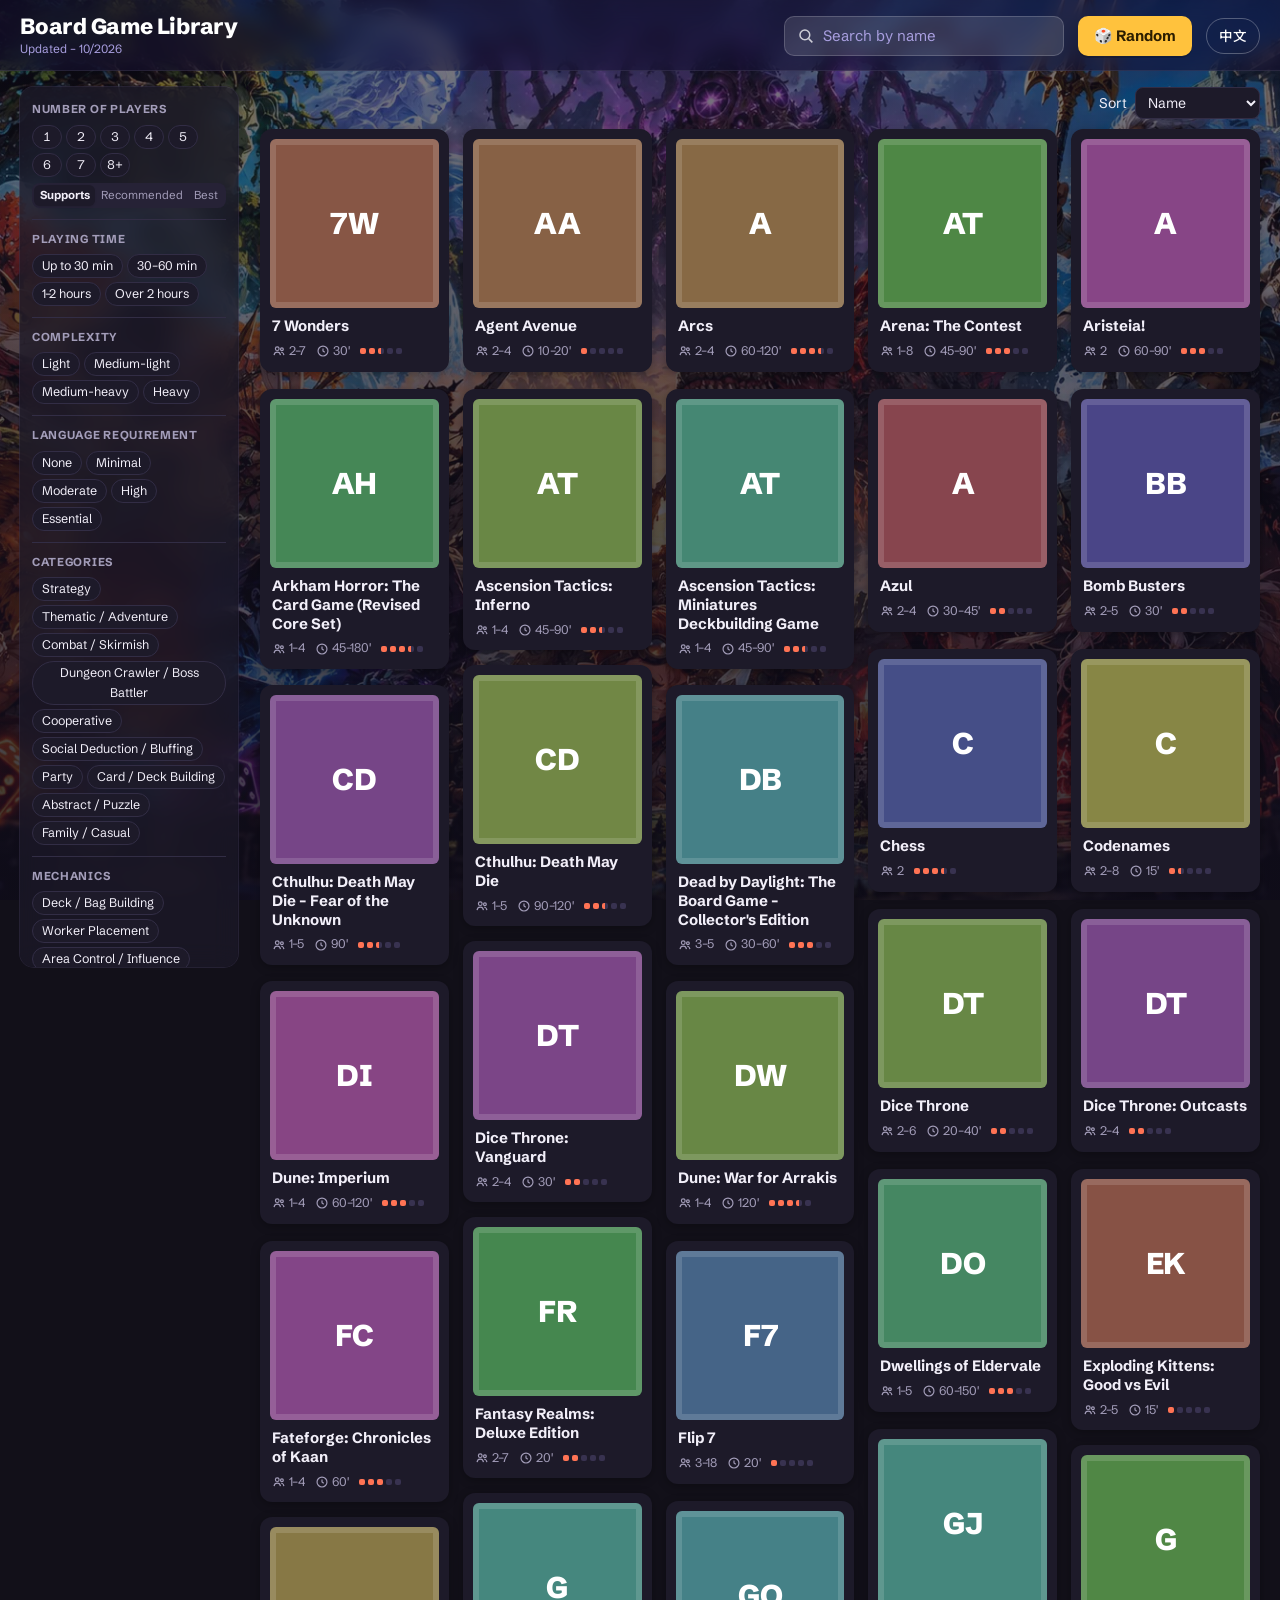
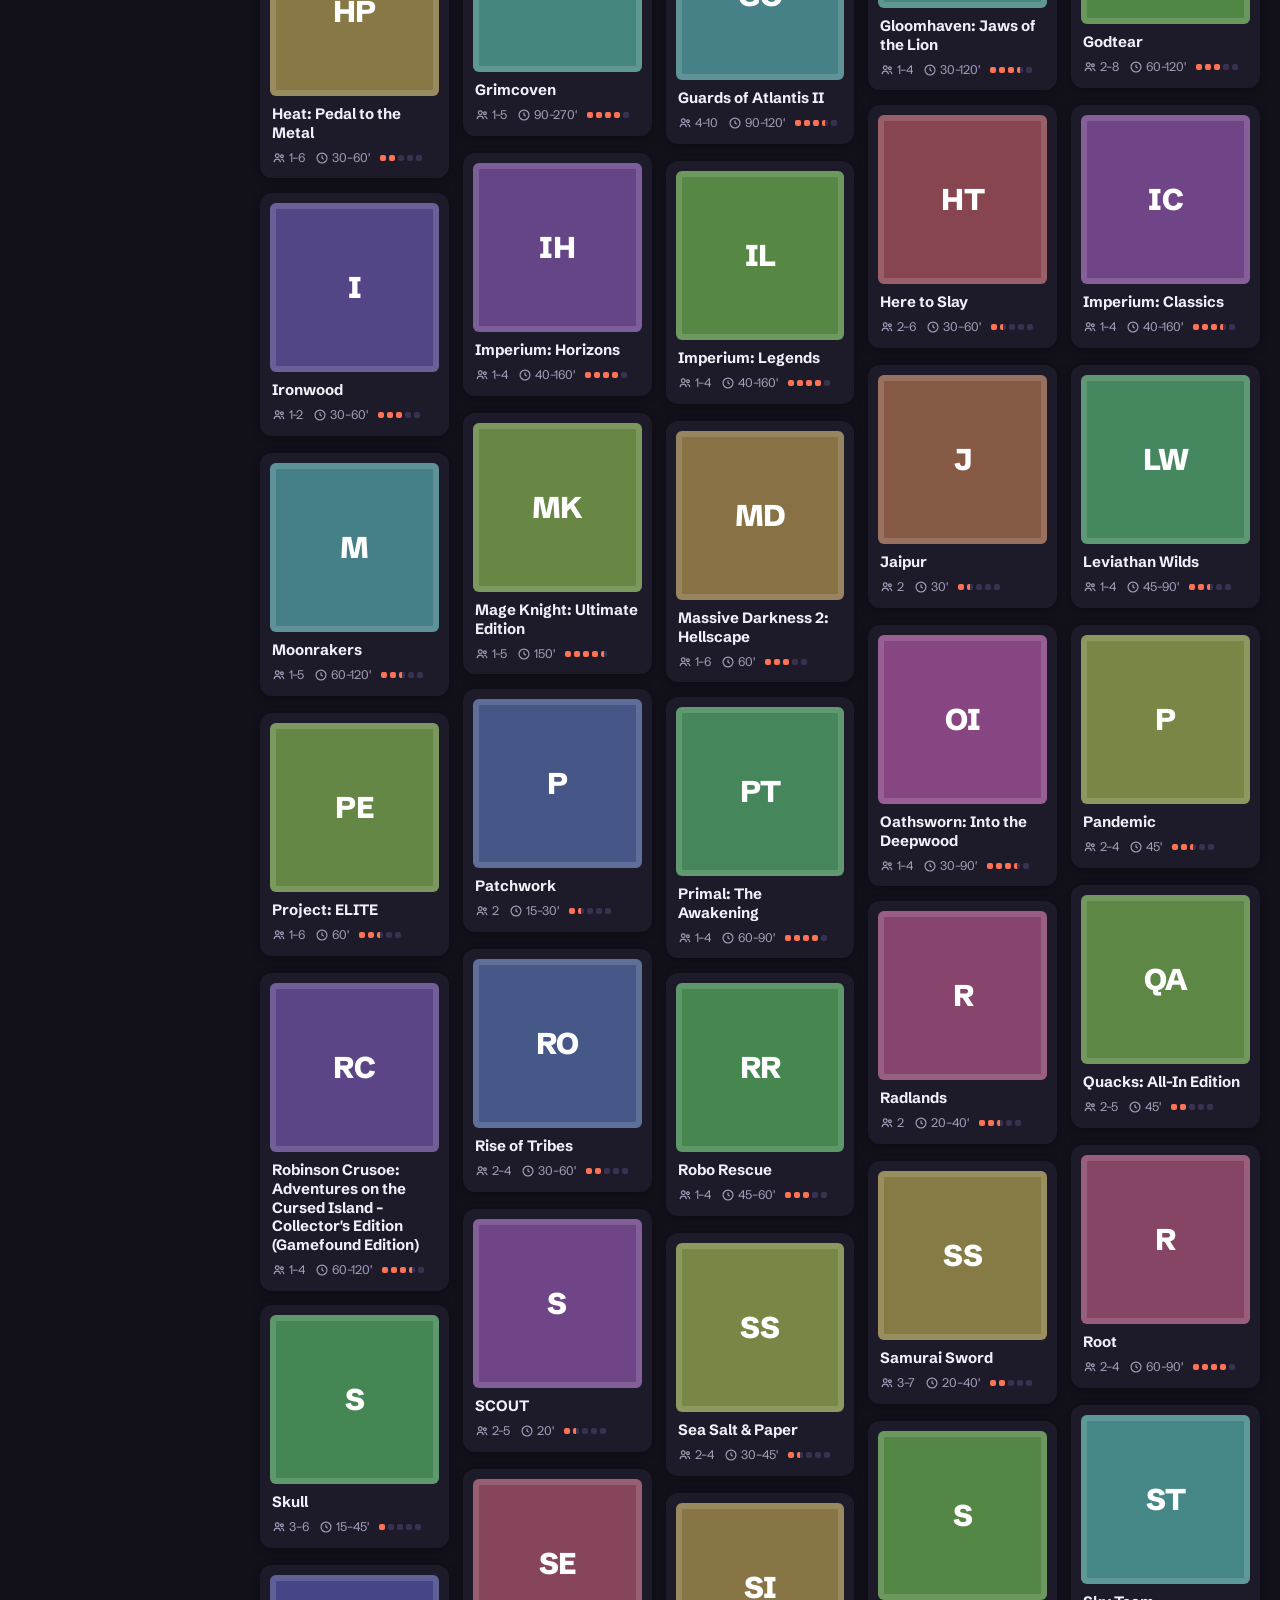
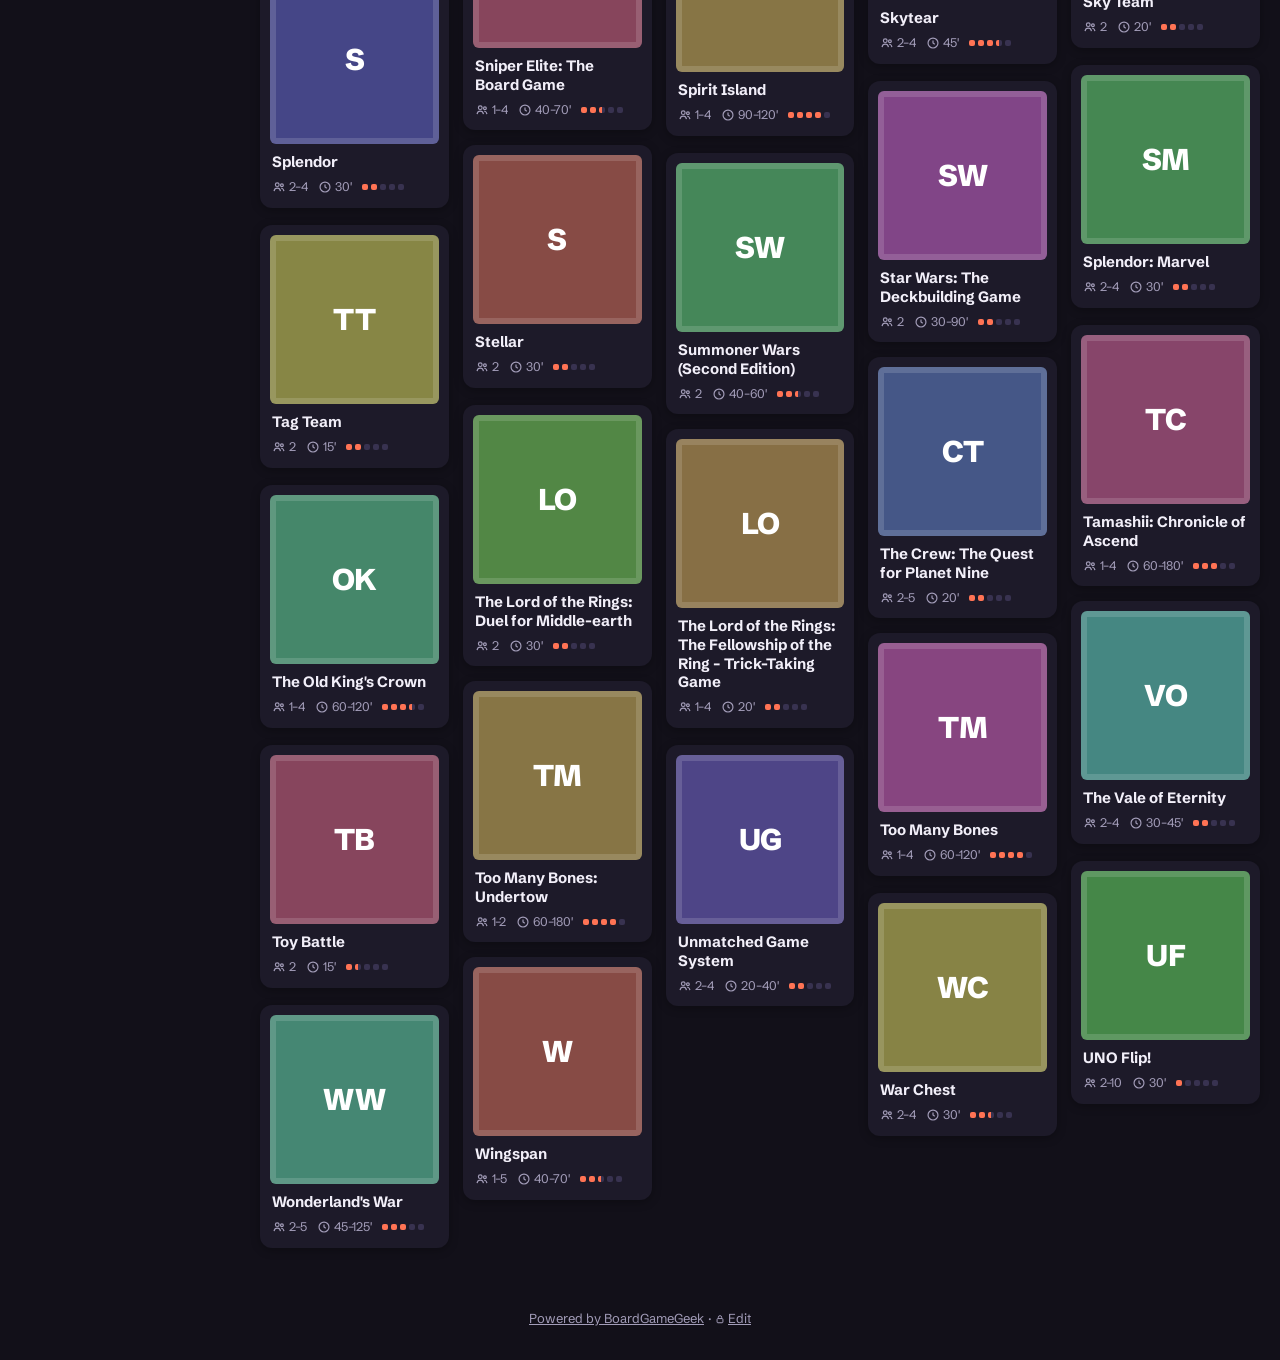
==== index.html @ ed540cb3 "Add files via upload" ====
<!doctype html>
<html lang="en">
<head>
<meta charset="utf-8">
<meta name="viewport" content="width=device-width, initial-scale=1, viewport-fit=cover">
<title>Board Game Library</title>
<link rel="icon" href="data:image/svg+xml,%3Csvg xmlns='http://www.w3.org/2000/svg' viewBox='0 0 64 64'%3E%3Crect width='64' height='64' rx='14' fill='%232a2257'/%3E%3Cpath d='M40 13v24a12 12 0 0 1-24 0' fill='none' stroke='%23ffc23d' stroke-width='9' stroke-linecap='round'/%3E%3C/svg%3E">
<link rel="preconnect" href="https://fonts.googleapis.com">
<link rel="preconnect" href="https://fonts.gstatic.com" crossorigin>
<link href="https://fonts.googleapis.com/css2?family=Schibsted+Grotesk:wght@400;500;700;800&family=Noto+Sans+TC:wght@400;500;700&display=swap" rel="stylesheet">
<link rel="stylesheet" href="style.css?v=10">
</head>
<body>

<header class="top">
  <div class="top-inner">
    <div class="top-row">
      <div class="brand">
        <h1 id="title">Board Game Library</h1>
        <p class="sync-note" id="syncNote"></p>
      </div>
      <label class="search">
        <svg viewBox="0 0 24 24" aria-hidden="true"><circle cx="10.5" cy="10.5" r="6.5"/><path d="m15.5 15.5 5 5"/></svg>
        <input id="q" type="search" autocomplete="off" data-i18n-ph="searchPh" placeholder="Search by name">
      </label>
      <button class="pick" id="pickBtn" type="button"><span aria-hidden="true">🎲</span> <span data-i18n="pick">Random</span></button>
      <div class="header-tools">
        <button class="icon-btn" id="langBtn" type="button" aria-label="Switch language">中文</button>
      </div>
    </div>
    <div class="profile-row" id="profileRow" role="group" aria-label="Friends"></div>
  </div>
</header>

<div class="layout">
  <aside class="filters" id="filters" aria-label="Filters">
    <div class="sheet-head">
      <strong data-i18n="filters">Filters</strong>
      <button class="ghost dark" id="closeFilters" type="button" data-i18n="done">Done</button>
    </div>
    <div id="filterBody"></div>
  </aside>

  <main>
    <div class="toolbar">
      <span></span>
      <div class="toolbar-right">
        <button class="filters-toggle" id="openFilters" type="button"><span data-i18n="filters">Filters</span> <span id="filterBadge"></span></button>
        <label class="sort"><span data-i18n="sortBy">Sort</span>
          <select id="sort"></select>
        </label>
      </div>
    </div>
    <div id="activeChips" class="active-chips"></div>
    <div id="grid" class="grid"></div>
    <div id="empty" class="empty" hidden></div>
  </main>
</div>

<footer>
  <a href="https://boardgamegeek.com" target="_blank" rel="noopener" class="bgg-credit">Powered by BoardGameGeek</a>
  <span class="bgg-credit" aria-hidden="true"> · </span>
  <button class="footer-edit" id="editBtn" type="button"></button>
</footer>

<dialog id="gameDialog" class="dialog"><div id="gameBody"></div></dialog>
<dialog id="profileDialog" class="dialog narrow"><div id="profileBody"></div></dialog>
<dialog id="editDialog" class="dialog narrow"><div id="editBody"></div></dialog>

<script src="app.js?v=10"></script>
</body>
</html>
---- style.css ----
/* ---------- theme: "game night" ---------- */
:root {
  --head: #2a2257;           /* indigo header */
  --head-2: #3d2f7a;
  --head-ink: #ffffff;
  --head-soft: #c3bbef;
  --page: #dfeafa;
  --tile: #ffffff;
  --tile-sunk: #eaf1fb;
  --ink: #1f1b2e;
  --ink-soft: #6c6680;
  --line: #c9d8ee;
  --accent: #ff5d3a;         /* coral: active filters, pips */
  --accent-ink: #ffffff;
  --mark: #ffc23d;           /* meeple yellow: pick button */
  --pip: var(--accent);
  --pip-off: #d3e0f2;
  --focus: #6a4cff;
  --shadow: 0 1px 2px rgba(31, 27, 46, .06), 0 4px 14px rgba(31, 27, 46, .07);
  --shadow-hover: 0 4px 10px rgba(31, 27, 46, .10), 0 14px 30px rgba(31, 27, 46, .14);
  /* names kept for the picture helper page */
  --felt: var(--head); --felt-ink: var(--head-ink); --felt-soft: var(--head-soft);
  --radius: 12px;
  --font: "Schibsted Grotesk", "Noto Sans TC", system-ui, -apple-system, "Segoe UI", sans-serif;
  color-scheme: dark;
  box-sizing: border-box;
  padding-top: env(safe-area-inset-top, 0px);
  padding-bottom: env(safe-area-inset-bottom, 0px);
}
@media all {
  :root:not([data-theme="light"]) {
    --head: #1e1840; --head-2: #2c2160; --head-soft: #a99fe0;
    --page: #121019; --tile: #1d1a29; --tile-sunk: #262236; --ink: #f2eff9; --ink-soft: #a39db9;
    --line: #322d45; --accent: #ff7354; --pip-off: #383250; --focus: #9d86ff;
    --shadow: 0 1px 2px rgba(0,0,0,.4); --shadow-hover: 0 10px 28px rgba(0,0,0,.55);
  }
}
:root[data-theme="dark"] {
  --head: #1e1840; --head-2: #2c2160; --head-soft: #a99fe0;
  --page: #121019; --tile: #1d1a29; --tile-sunk: #262236; --ink: #f2eff9; --ink-soft: #a39db9;
  --line: #322d45; --accent: #ff7354; --pip-off: #383250; --focus: #9d86ff;
  --shadow: 0 1px 2px rgba(0,0,0,.4); --shadow-hover: 0 10px 28px rgba(0,0,0,.55);
}

*, *::before, *::after { box-sizing: inherit; }
html { scroll-padding-top: env(safe-area-inset-top, 0px); }
body { margin: 0; background: var(--page); color: var(--ink); font: 15px/1.5 var(--font); -webkit-font-smoothing: antialiased; }
button, input, select { font: inherit; color: inherit; }
button { cursor: pointer; }
:focus-visible { outline: 3px solid var(--focus); outline-offset: 2px; }
img { max-width: 100%; }
[hidden] { display: none !important; }
body:not(.editing) .edit-only { display: none !important; }

/* ---------- header ---------- */
.top, .felt {
  background:
    radial-gradient(90% 160% at 100% 0%, rgba(255, 93, 58, .22), transparent 55%),
    radial-gradient(70% 120% at 0% 100%, rgba(255, 194, 61, .10), transparent 60%),
    linear-gradient(120deg, var(--head), var(--head-2));
  color: var(--head-ink);
}
.top-inner, .felt-inner { max-width: 1480px; margin: 0 auto; padding: 14px 20px 12px; }
.top-row { display: flex; align-items: center; gap: 14px; }
.brand { min-width: 0; flex: 0 1 auto; }
h1 { margin: 0; font-size: 22px; line-height: 1.15; font-weight: 800; letter-spacing: -.01em; white-space: nowrap; overflow: hidden; text-overflow: ellipsis; }
.felt h1 { font-size: 26px; }
.title-row { display: flex; align-items: center; justify-content: space-between; gap: 12px; }
.sync-note { margin: 1px 0 0; color: var(--head-soft); font-size: 12px; white-space: nowrap; overflow: hidden; text-overflow: ellipsis; }
.sync-note a { color: inherit; }
.search {
  flex: 0 1 280px; margin-left: auto; min-width: 160px; display: flex; align-items: center; gap: 8px;
  background: rgba(255,255,255,.12); border: 1.5px solid rgba(255,255,255,.18);
  border-radius: 10px; padding: 0 12px; min-height: 40px; color: var(--head-ink);
}
.search svg { width: 18px; height: 18px; fill: none; stroke: currentColor; stroke-width: 2; flex: none; opacity: .75; }
.search input { border: 0; outline: 0; background: transparent; width: 100%; font-size: 15px; padding: 8px 0; color: inherit; }
.search input::placeholder { color: var(--head-soft); }
.search:focus-within { background: var(--tile); color: var(--ink); border-color: var(--mark); }
.search:focus-within input::placeholder { color: var(--ink-soft); }
.pick {
  border: 0; border-radius: 10px; background: var(--mark); color: #2b1d00; font-weight: 700;
  padding: 0 16px; min-height: 40px; white-space: nowrap; box-shadow: 0 2px 0 rgba(0,0,0,.18);
}
.pick:hover { filter: brightness(1.06); }
.pick:active { transform: translateY(1px); box-shadow: none; }
.header-tools { display: flex; gap: 6px; }
.icon-btn, .ghost {
  background: transparent; border: 1.5px solid rgba(255,255,255,.28); color: var(--head-ink);
  border-radius: 999px; padding: 0 12px; height: 36px; font-weight: 500; font-size: 13.5px; white-space: nowrap;
  display: inline-flex; align-items: center; gap: 6px;
}
.icon-btn:hover, .ghost:hover { border-color: var(--head-ink); }
.icon-btn svg { width: 16px; height: 16px; fill: none; stroke: currentColor; stroke-width: 2; }
.icon-btn.on { background: var(--mark); color: #2b1d00; border-color: var(--mark); }
.ghost.dark { color: var(--ink); border-color: var(--line); }

/* friend tokens */
.profile-row { display: flex; gap: 6px; margin-top: 10px; align-items: center; overflow-x: auto; scrollbar-width: none; }
.profile-row::-webkit-scrollbar { display: none; }
.profile-row:empty { display: none; }
.token {
  flex: none; display: inline-flex; align-items: center; gap: 6px;
  padding: 3px 12px 3px 6px; border-radius: 999px; font-size: 14px;
  border: 1.5px solid rgba(255,255,255,.2); background: rgba(0,0,0,.14); color: var(--head-ink); font-weight: 500;
}
.token svg { width: 20px; height: 20px; flex: none; }
.token:hover { border-color: rgba(255,255,255,.55); }
.token[aria-pressed="true"] { background: var(--head-ink); color: var(--head); border-color: var(--head-ink); }
.token.add { padding: 3px 12px; border-style: dashed; background: transparent; }
.profile-mode { flex: none; display: inline-flex; gap: 2px; margin-left: 6px; background: rgba(0,0,0,.18); border-radius: 999px; padding: 2px; }
.profile-mode button { border: 0; background: transparent; color: var(--head-soft); padding: 2px 11px; border-radius: 999px; font-size: 13.5px; }
.profile-mode button[aria-pressed="true"] { color: #2b1d00; background: var(--mark); font-weight: 700; }

/* ---------- layout ---------- */
.layout { max-width: 1480px; margin: 0 auto; padding: 16px 20px 36px; display: grid; grid-template-columns: 200px 1fr; gap: 22px; align-items: start; }
main { min-width: 0; }
.filters { position: sticky; top: calc(10px + env(safe-area-inset-top, 0px)); max-height: calc(100vh - 20px); overflow: auto; padding-right: 2px; scrollbar-width: thin; }
.sheet-head { display: none; }
.fgroup { padding: 0 0 11px; border-bottom: 1px solid var(--line); margin-bottom: 11px; }
.fgroup:last-child { border-bottom: 0; }
.fgroup h3 { font-size: 11.5px; margin: 0 0 6px; font-weight: 700; text-transform: uppercase; letter-spacing: .06em; color: var(--ink-soft); }
.chips { display: flex; flex-wrap: wrap; gap: 4px; }
.chip {
  border: 1.5px solid var(--line); background: var(--tile); border-radius: 999px;
  padding: 1px 9px; font-size: 12.5px; line-height: 1.6;
}
.chip:hover { border-color: var(--accent); }
.chip[aria-pressed="true"] { background: var(--accent); border-color: var(--accent); color: var(--accent-ink); }
.chip .n { color: var(--ink-soft); font-size: 11px; margin-left: 3px; }
.chip[aria-pressed="true"] .n { color: rgba(255,255,255,.8); }
.chip.num { min-width: 30px; text-align: center; padding: 1px 0; font-variant-numeric: tabular-nums; }
.seg { display: flex; background: var(--tile-sunk); border-radius: 8px; padding: 2px; margin-top: 6px; }
.seg button { flex: 1 1 auto; border: 0; background: transparent; border-radius: 6px; padding: 2px 3px; font-size: 11.5px; color: var(--ink-soft); white-space: nowrap; }
.seg button[aria-pressed="true"] { background: var(--tile); color: var(--ink); font-weight: 700; box-shadow: 0 1px 2px rgba(0,0,0,.12); }
.linkish { border: 0; background: none; padding: 0; color: var(--ink-soft); text-decoration: underline; font-size: 12.5px; margin-top: 6px; }
.switch { display: flex; align-items: center; gap: 8px; font-size: 13.5px; }
.switch input { width: 16px; height: 16px; accent-color: var(--accent); }
.edit-tools { display: flex; flex-direction: column; gap: 9px; }
.side-link { color: var(--ink); font-size: 13.5px; text-decoration: none; }
.side-link:hover { text-decoration: underline; }

.toolbar { display: flex; align-items: center; justify-content: space-between; gap: 12px; margin-bottom: 10px; }
.toolbar p { margin: 0; color: var(--ink-soft); }
.toolbar p b { color: var(--ink); }
.toolbar-right { display: flex; gap: 8px; align-items: center; }
.sort { display: flex; align-items: center; gap: 8px; font-size: 14px; color: var(--ink-soft); }
.sort select, .filters-toggle { border: 1.5px solid var(--line); background: var(--tile); border-radius: 8px; padding: 5px 8px; color: var(--ink); }
.filters-toggle { display: none; padding: 5px 12px; }
#filterBadge:not(:empty) { background: var(--accent); color: #fff; border-radius: 999px; padding: 0 7px; font-size: 12px; margin-left: 4px; }
.active-chips { display: flex; flex-wrap: wrap; gap: 6px; margin-bottom: 12px; align-items: center; }
.active-chips:empty { display: none; }
.active-chips .chip { font-size: 13px; padding: 2px 10px; }
.active-chips .chip::after { content: " ×"; }

/* ---------- cards: masonry, each card sized to its picture and title ---------- */
.grid { display: grid; grid-template-columns: repeat(auto-fill, minmax(172px, 1fr)); grid-auto-rows: 4px; column-gap: 14px; align-items: start; }
.card {
  display: block; width: 100%; text-align: left; border: 0; padding: 0; margin-bottom: 14px;
  background: var(--tile); border-radius: var(--radius); overflow: hidden; box-shadow: var(--shadow);
  position: relative; transition: transform .15s ease, box-shadow .15s ease;
}
.card:hover { transform: translateY(-3px); box-shadow: var(--shadow-hover); }
.cover { padding: 10px 10px 0; }
.cover img { display: block; width: 100%; height: auto; border-radius: 6px; background: var(--tile-sunk); }
.ph {
  width: 100%; aspect-ratio: 1; border-radius: 6px; display: grid; place-items: center; text-align: center;
  color: #fff; font-weight: 800; font-size: 30px; letter-spacing: -.02em;
  box-shadow: inset 0 0 0 6px rgba(255,255,255,.14);
}
.card .meta { padding: 9px 12px 11px; }
.card h2 { font-size: 15px; line-height: 1.25; margin: 0; font-weight: 700; }
.card .sub { font-size: 12.5px; color: var(--ink-soft); margin-top: 1px; }
.facts { display: flex; flex-wrap: wrap; gap: 3px 10px; font-size: 12.5px; color: var(--ink-soft); margin-top: 6px; align-items: center; }
.facts span { display: inline-flex; align-items: center; gap: 3px; white-space: nowrap; }
.facts svg { width: 14px; height: 14px; fill: none; stroke: currentColor; stroke-width: 2; }
.facts .hl { background: var(--accent); color: var(--accent-ink); font-weight: 700; padding: 0 8px 0 7px; border-radius: 999px; line-height: 1.6; }
.facts .hl svg { stroke: currentColor; }
.pips { display: inline-flex; gap: 2px; }
.pips i { width: 6px; height: 6px; border-radius: 2px; background: var(--pip-off); display: block; }
.pips i.on { background: var(--pip); }
.pips i.half { background: linear-gradient(90deg, var(--pip) 50%, var(--pip-off) 50%); }
.tag-exp { position: absolute; top: 16px; left: 16px; background: var(--ink); color: var(--tile); font-size: 11px; font-weight: 700; padding: 1px 8px; border-radius: 999px; }
.played-badges { position: absolute; top: 14px; right: 14px; display: flex; }
.played-badges svg { width: 22px; height: 22px; filter: drop-shadow(0 1px 1px rgba(0,0,0,.4)); margin-left: -6px; }

.empty { text-align: center; padding: 60px 20px; color: var(--ink-soft); }
.empty h2 { color: var(--ink); margin: 0 0 6px; font-size: 20px; }
.empty button { margin-top: 12px; }
.btn { border: 0; border-radius: 9px; padding: 8px 16px; font-weight: 700; background: var(--accent); color: var(--accent-ink); }
.btn:hover { filter: brightness(1.05); }
.btn.light { background: var(--tile-sunk); color: var(--ink); }
.btn.warn { background: transparent; color: #d93025; padding: 8px 6px; font-weight: 500; text-decoration: underline; }

footer { text-align: center; padding: 6px 0 30px; }
.bgg-credit { color: var(--ink-soft); font-size: 13px; }
.footer-edit {
  -webkit-appearance: none; appearance: none; border: 0; background: none; padding: 0; margin: 0;
  font: inherit; font-size: 13px; line-height: inherit; color: var(--ink-soft); text-decoration: underline;
  display: inline-flex; align-items: baseline; gap: 3px; vertical-align: baseline;
}
.footer-edit:hover { color: var(--ink); }
.footer-edit svg { width: 10px; height: 10px; fill: none; stroke: currentColor; stroke-width: 2.4; align-self: center; }

/* ---------- dialogs ---------- */
.dialog { border: 0; padding: 0; border-radius: 16px; width: min(880px, calc(100vw - 24px)); max-height: calc(100vh - 32px); background: var(--tile); color: var(--ink); box-shadow: 0 24px 60px rgba(0,0,0,.4); }
.dialog.narrow { width: min(560px, calc(100vw - 24px)); }
.dialog::backdrop { background: rgba(18, 12, 40, .6); backdrop-filter: blur(2px); }
.dialog[open] { animation: rise .18s ease-out; }
@keyframes rise { from { transform: translateY(10px); opacity: 0; } }
.d-close { position: absolute; top: 10px; right: 10px; width: 36px; height: 36px; border-radius: 50%; border: 0; background: var(--tile-sunk); font-size: 20px; line-height: 1; z-index: 2; }
.d-game { display: grid; grid-template-columns: 300px 1fr; }
.d-game .cover { padding: 24px; background: var(--tile-sunk); }
.d-game .cover img { max-height: 440px; width: 100%; object-fit: contain; background: transparent; box-shadow: 0 8px 20px rgba(0,0,0,.2); }
.d-main { padding: 24px 26px 26px; min-width: 0; }
.d-main h2 { margin: 0 40px 0 0; font-size: 26px; line-height: 1.15; font-weight: 800; letter-spacing: -.01em; }
.d-main .sub { color: var(--ink-soft); margin: 4px 0 0; }
.stats { display: grid; grid-template-columns: repeat(auto-fill, minmax(118px, 1fr)); gap: 8px; margin: 16px 0; }
.stat { background: var(--tile-sunk); border-radius: 9px; padding: 8px 11px; }
.stat b { display: block; font-size: 16px; }
.stat small { color: var(--ink-soft); font-size: 12.5px; }
.d-main h3 { font-size: 14px; margin: 18px 0 8px; }
.desc { white-space: pre-line; max-width: 68ch; font-size: 14.5px; line-height: 1.6; }
.desc.clamp { display: -webkit-box; -webkit-line-clamp: 6; -webkit-box-orient: vertical; overflow: hidden; }
.played-list { display: flex; flex-direction: column; gap: 6px; }
.played-item { display: flex; align-items: center; gap: 10px; padding: 6px 10px; border-radius: 9px; background: var(--tile-sunk); }
.played-item svg { width: 22px; height: 22px; flex: none; }
.played-item .who { font-weight: 700; }
.played-item .when { color: var(--ink-soft); font-size: 13px; flex: 1; }
.played-item label { display: flex; align-items: center; gap: 6px; font-size: 13.5px; }
.played-item input { width: 18px; height: 18px; accent-color: var(--accent); }
.played-chips { display: flex; flex-wrap: wrap; gap: 6px; }
.played-chips span { display: inline-flex; align-items: center; gap: 5px; background: var(--tile-sunk); border-radius: 999px; padding: 2px 10px 2px 4px; font-size: 13.5px; font-weight: 500; }
.played-chips svg { width: 20px; height: 20px; }
.d-actions { display: flex; flex-wrap: wrap; gap: 14px; margin-top: 22px; align-items: center; }
.d-actions a { color: var(--ink); }
.minis { display: flex; flex-wrap: wrap; gap: 8px; }
.mini { display: flex; gap: 8px; align-items: center; border: 1.5px solid var(--line); border-radius: 9px; padding: 4px 10px 4px 4px; background: var(--tile); font-size: 13.5px; text-align: left; }
.mini img, .mini .ph { width: 34px; height: 34px; object-fit: contain; font-size: 13px; box-shadow: none; border-radius: 5px; }

.p-body { padding: 24px; }
.p-body h2 { margin: 0 0 4px; font-size: 22px; }
.p-body > p { color: var(--ink-soft); margin: 0 0 16px; font-size: 14px; }
.p-row { border: 1.5px solid var(--line); border-radius: 11px; padding: 12px; margin-bottom: 10px; display: grid; gap: 8px; }
.p-row .line { display: flex; gap: 8px; align-items: center; }
.p-row .line > svg { width: 28px; height: 28px; flex: none; }
.p-row label { display: block; }
.p-row label input[type=text] { width: 100%; }
.p-row input[type=text], .p-body input[type=password] { flex: 1; border: 1.5px solid var(--line); background: var(--tile); border-radius: 8px; padding: 7px 10px; min-width: 0; }
.p-body input[type=password] { width: 100%; font-size: 16px; }
.p-body .field { display: block; margin-bottom: 12px; }
.p-body .field small { display: block; color: var(--ink-soft); font-size: 13px; margin-bottom: 4px; }
.p-body .err { color: #d93025; font-size: 13.5px; margin: 0 0 10px; }
.p-row label small { color: var(--ink-soft); display: block; font-size: 12.5px; margin-bottom: 3px; }
.colors { display: flex; gap: 4px; flex-wrap: wrap; }
.colors button { width: 26px; height: 26px; border-radius: 50%; border: 2px solid transparent; padding: 0; display: grid; place-items: center; background: transparent; }
.colors button[aria-pressed="true"] { border-color: var(--ink); }
.colors svg { width: 20px; height: 20px; }
.suggest { display: flex; flex-wrap: wrap; gap: 4px; align-items: center; }
.p-foot { display: flex; flex-wrap: wrap; gap: 8px; margin-top: 16px; padding-top: 14px; border-top: 1px solid var(--line); align-items: center; }
.notice { background: color-mix(in srgb, var(--mark) 25%, var(--tile)); border-radius: 9px; padding: 9px 12px; font-size: 13.5px; margin-bottom: 14px; }

/* ---------- responsive ---------- */
@media (max-width: 900px) {
  .top-row { flex-wrap: wrap; gap: 10px; }
  .brand { flex: 1 1 0; min-width: 0; order: 1; }
  .header-tools { order: 2; }
  .search { order: 3; flex: 1 1 100%; margin-left: 0; }
  .pick { order: 4; flex: 1; }
  .layout { grid-template-columns: 1fr; padding: 12px 12px 30px; }
  .top-inner, .felt-inner { padding: 12px 12px 10px; }
  .filters {
    position: fixed; inset: auto 0 0 0; top: auto; max-height: 80vh; z-index: 20;
    background: var(--tile); border-radius: 16px 16px 0 0; padding: 0 16px calc(16px + env(safe-area-inset-bottom, 0px));
    box-shadow: 0 -10px 40px rgba(0,0,0,.3); transform: translateY(105%); transition: transform .22s ease-out;
  }
  .filters.open { transform: none; }
  .sheet-head { display: flex; justify-content: space-between; align-items: center; position: sticky; top: 0; background: var(--tile); padding: 12px 0 8px; z-index: 1; }
  .filters-toggle { display: inline-block; }
  .grid { grid-template-columns: repeat(auto-fill, minmax(145px, 1fr)); column-gap: 10px; }
  .card { margin-bottom: 10px; }
  .card .meta { padding: 8px 10px 10px; }
  .cover { padding: 8px 8px 0; }
  .d-game { grid-template-columns: 1fr; }
  .d-game .cover { padding: 16px; }
  .d-game .cover img { max-height: 260px; }
  .d-main { padding: 18px; }
  .sort span { display: none; }
}
@media (prefers-reduced-motion: reduce) {
  *, *::before, *::after { animation: none !important; transition: none !important; }
}

/* ---------- artwork ---------- */
:root { --veil-top: rgba(214, 228, 248, .68); --veil-bottom: rgba(223, 234, 250, .90); }
@media all { :root:not([data-theme="light"]) { --veil-top: rgba(18, 15, 30, .55); --veil-bottom: rgba(18, 15, 30, .82); } }
:root[data-theme="dark"] { --veil-top: rgba(18, 15, 30, .55); --veil-bottom: rgba(18, 15, 30, .82); }

/* Desktop: the art sits behind the whole page and stays still while the games scroll */
@media (min-width: 901px) {
  body { background: var(--page); }
  body::before {
    content: ""; position: fixed; inset: 0; z-index: -1; pointer-events: none;
    background: linear-gradient(180deg, var(--veil-top), var(--veil-bottom)), url(header.webp) center 45% / cover;
  }
  .top {
    background: rgba(20, 15, 48, .55);
    -webkit-backdrop-filter: blur(10px) saturate(1.2); backdrop-filter: blur(10px) saturate(1.2);
    border-bottom: 1px solid rgba(255, 255, 255, .08);
  }
  .layout { grid-template-columns: 218px 1fr; }
  .filters {
    background: color-mix(in srgb, var(--tile) 72%, transparent);
    -webkit-backdrop-filter: blur(12px); backdrop-filter: blur(12px);
    border-radius: 14px; padding: 14px 12px 4px;
    box-shadow: 0 0 0 1px color-mix(in srgb, var(--line) 60%, transparent);
  }
  .toolbar .sort { color: var(--ink); }
  .card { box-shadow: 0 2px 10px rgba(0, 0, 0, .3); }
  .card:hover { box-shadow: 0 10px 28px rgba(0, 0, 0, .45); }
}

/* Phone: the art is a banner behind the header */
@media (max-width: 900px) {
  .top {
    background:
      linear-gradient(180deg, rgba(14, 10, 34, .75) 0%, rgba(14, 10, 34, .25) 45%, rgba(14, 10, 34, .9) 100%),
      url(header-800.webp) center 40% / cover;
  }
  .top-inner { min-height: 230px; display: flex; flex-direction: column; justify-content: space-between; }
  .top h1 { font-size: 24px; text-shadow: 0 2px 12px rgba(0, 0, 0, .7); }
  .top .sync-note { color: #e6e0ff; text-shadow: 0 1px 6px rgba(0, 0, 0, .8); }
  .top .search { background: rgba(12, 9, 30, .55); -webkit-backdrop-filter: blur(6px); backdrop-filter: blur(6px); border-color: rgba(255, 255, 255, .25); }
  .top .icon-btn, .top .token { background: rgba(12, 9, 30, .5); -webkit-backdrop-filter: blur(6px); backdrop-filter: blur(6px); }
  .top .token[aria-pressed="true"] { background: var(--head-ink); }
}

/* ---------- game window: box art flies in from its card ---------- */
#gameDialog { background: transparent; box-shadow: none; overflow: auto; }
#gameBody { position: relative; background: var(--tile); border-radius: 16px; overflow: hidden; box-shadow: 0 24px 60px rgba(0, 0, 0, .4); }
#gameDialog.flip[open] { animation: none; }
#gameDialog.flip::backdrop { animation: veil-in .3s ease-out; }
@keyframes veil-in { from { opacity: 0; } }
.flyer { position: fixed; margin: 0; z-index: 10; pointer-events: none; object-fit: contain; border-radius: 6px; box-shadow: 0 18px 40px rgba(0, 0, 0, .35); }
.flyer.ph { display: grid; }

.tag { display: inline-block; background: var(--tile-sunk); border-radius: 999px; padding: 2px 10px; font-size: 12.5px; color: var(--ink-soft); }
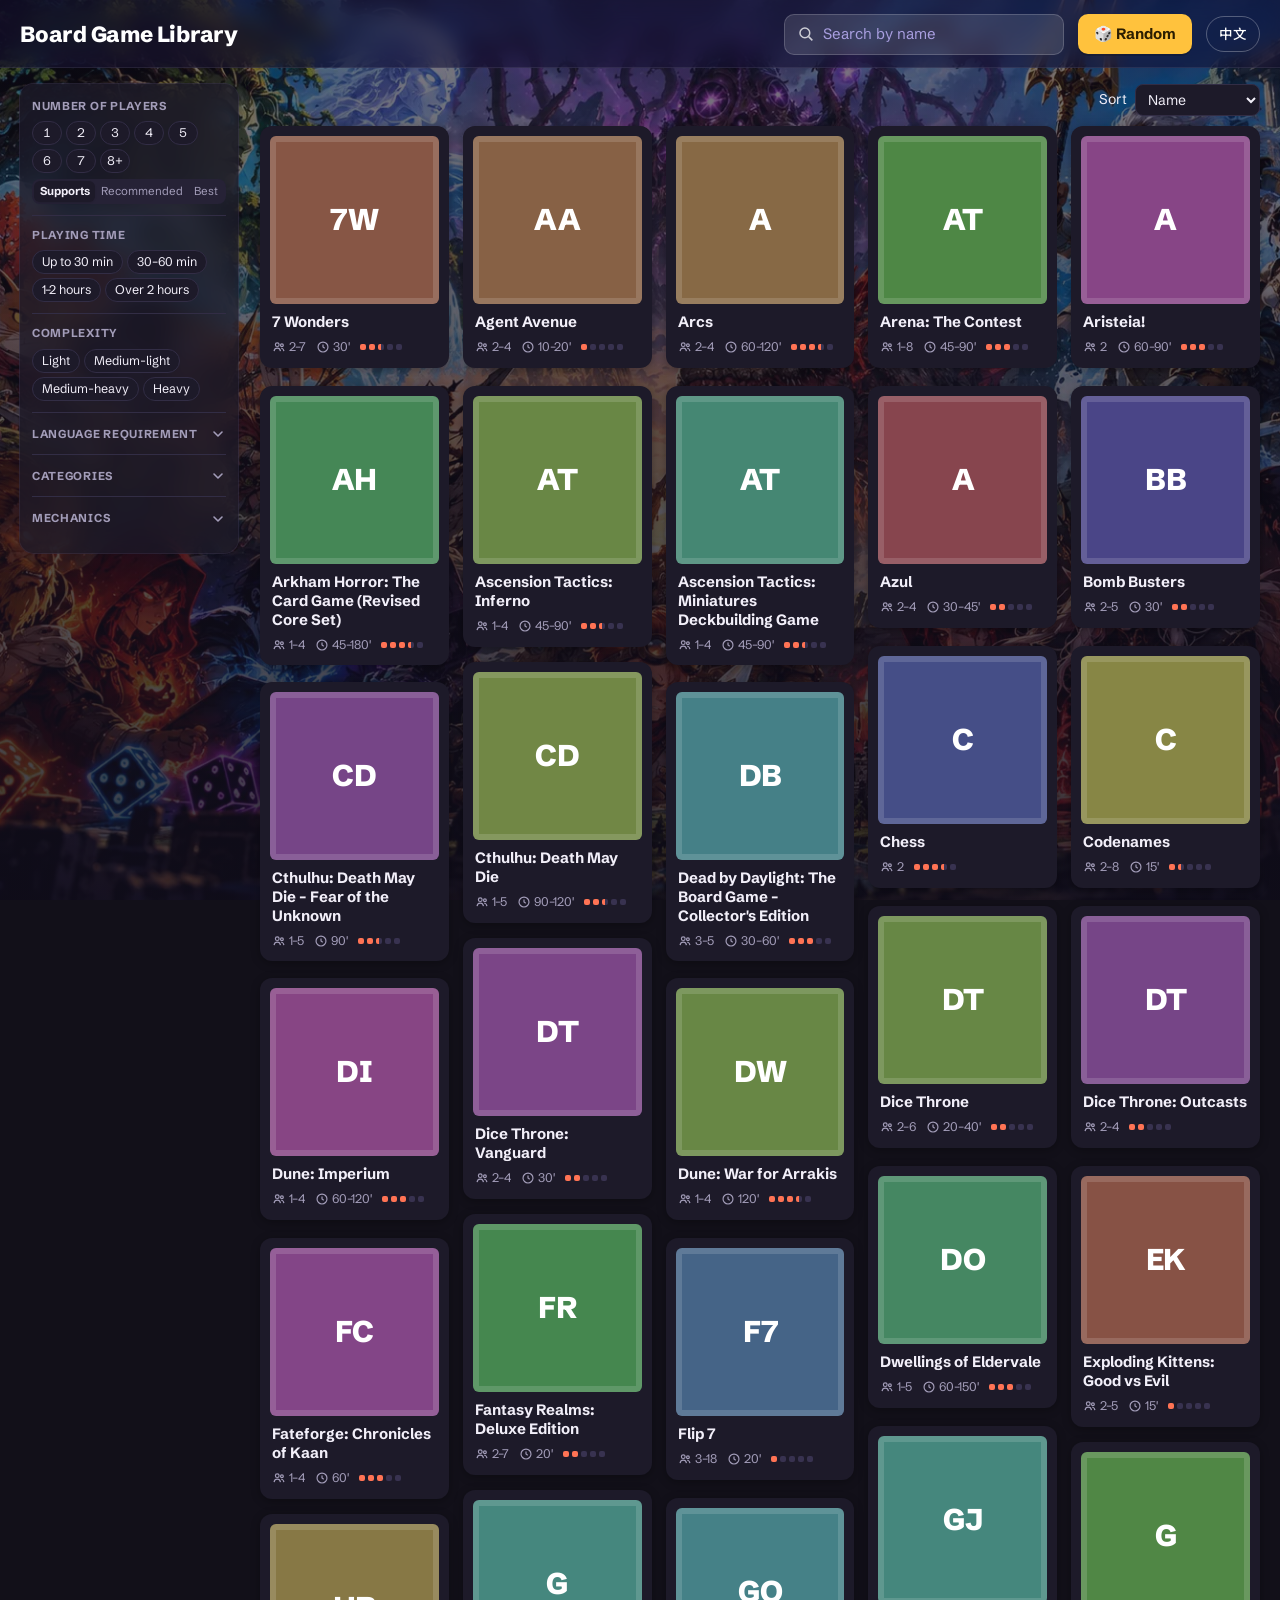
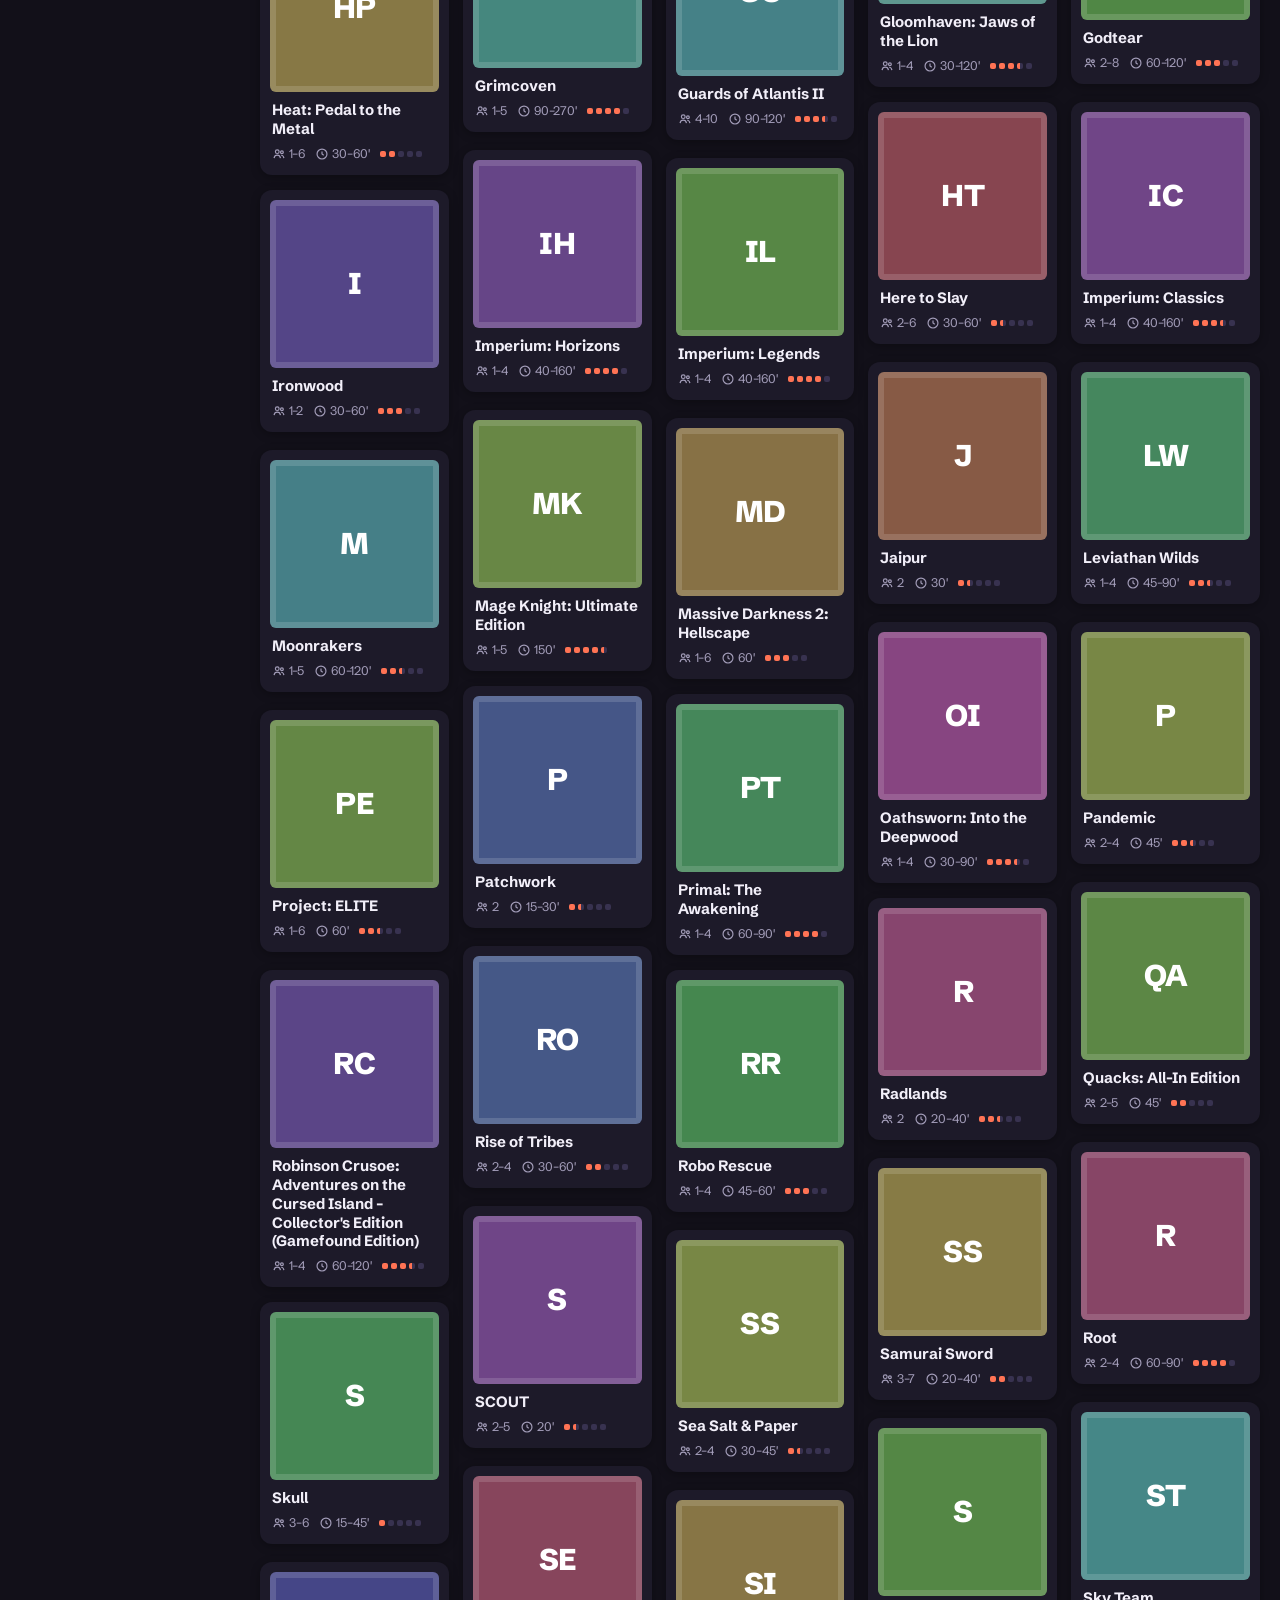
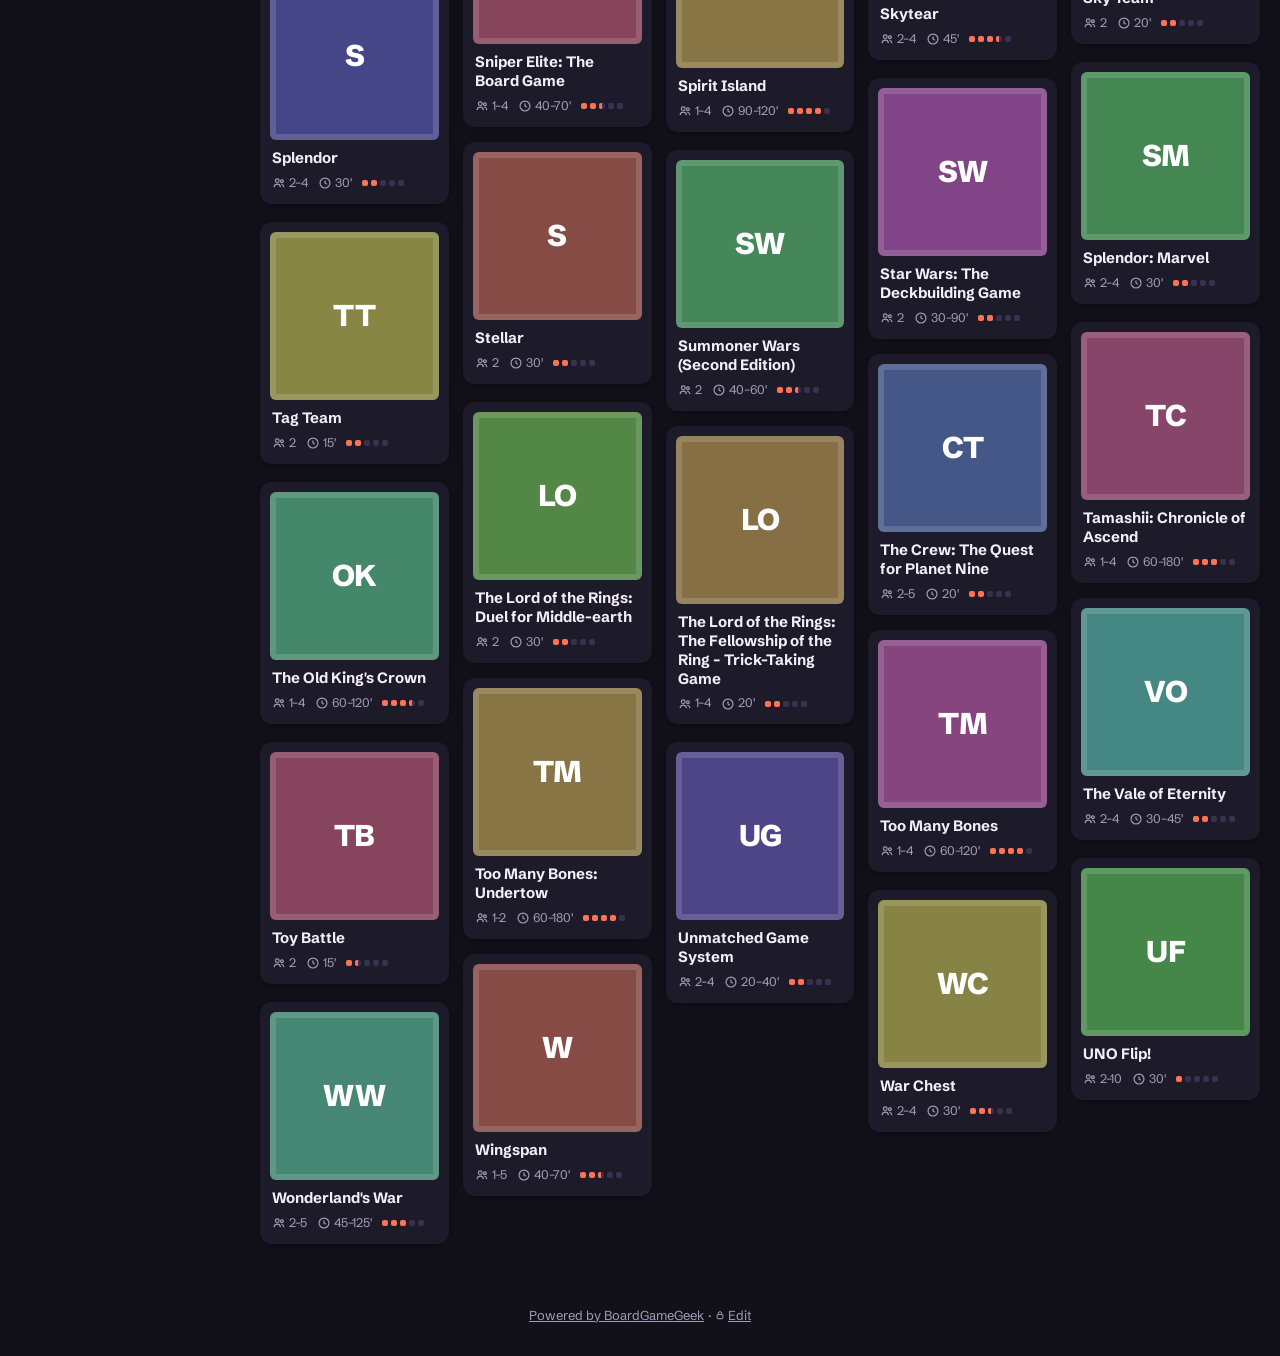
==== commit f5699785: "Add files via upload" ====
--- a/index.html
+++ b/index.html
@@ -8,7 +8,7 @@
 <link rel="preconnect" href="https://fonts.googleapis.com">
 <link rel="preconnect" href="https://fonts.gstatic.com" crossorigin>
 <link href="https://fonts.googleapis.com/css2?family=Schibsted+Grotesk:wght@400;500;700;800&family=Noto+Sans+TC:wght@400;500;700&display=swap" rel="stylesheet">
-<link rel="stylesheet" href="style.css?v=10">
+<link rel="stylesheet" href="style.css?v=11">
 </head>
 <body>
 
@@ -17,7 +17,6 @@
     <div class="top-row">
       <div class="brand">
         <h1 id="title">Board Game Library</h1>
-        <p class="sync-note" id="syncNote"></p>
       </div>
       <label class="search">
         <svg viewBox="0 0 24 24" aria-hidden="true"><circle cx="10.5" cy="10.5" r="6.5"/><path d="m15.5 15.5 5 5"/></svg>
@@ -67,6 +66,6 @@
 <dialog id="profileDialog" class="dialog narrow"><div id="profileBody"></div></dialog>
 <dialog id="editDialog" class="dialog narrow"><div id="editBody"></div></dialog>
 
-<script src="app.js?v=10"></script>
+<script src="app.js?v=11"></script>
 </body>
 </html>
--- a/style.css
+++ b/style.css
@@ -345,3 +345,16 @@
 .flyer.ph { display: grid; }
 
 .tag { display: inline-block; background: var(--tile-sunk); border-radius: 999px; padding: 2px 10px; font-size: 12.5px; color: var(--ink-soft); }
+
+/* folding filter groups */
+.fold-head {
+  width: 100%; display: flex; align-items: center; gap: 8px; border: 0; background: none; padding: 2px 0; margin: 0;
+  font-size: 11.5px; font-weight: 700; text-transform: uppercase; letter-spacing: .06em; color: var(--ink-soft); text-align: left;
+}
+.fold-head > span:first-child { flex: 1; }
+.fold-head:hover { color: var(--ink); }
+.fold-head svg { width: 16px; height: 16px; fill: none; stroke: currentColor; stroke-width: 2.4; stroke-linecap: round; stroke-linejoin: round; transition: transform .18s ease; flex: none; }
+.fold.open .fold-head svg { transform: rotate(180deg); }
+.fold.open .fold-head { margin-bottom: 6px; }
+.fold:not(.open) { padding-bottom: 9px; }
+.fold-count { background: var(--accent); color: var(--accent-ink); border-radius: 999px; font-size: 11px; letter-spacing: 0; padding: 0 7px; line-height: 1.6; }
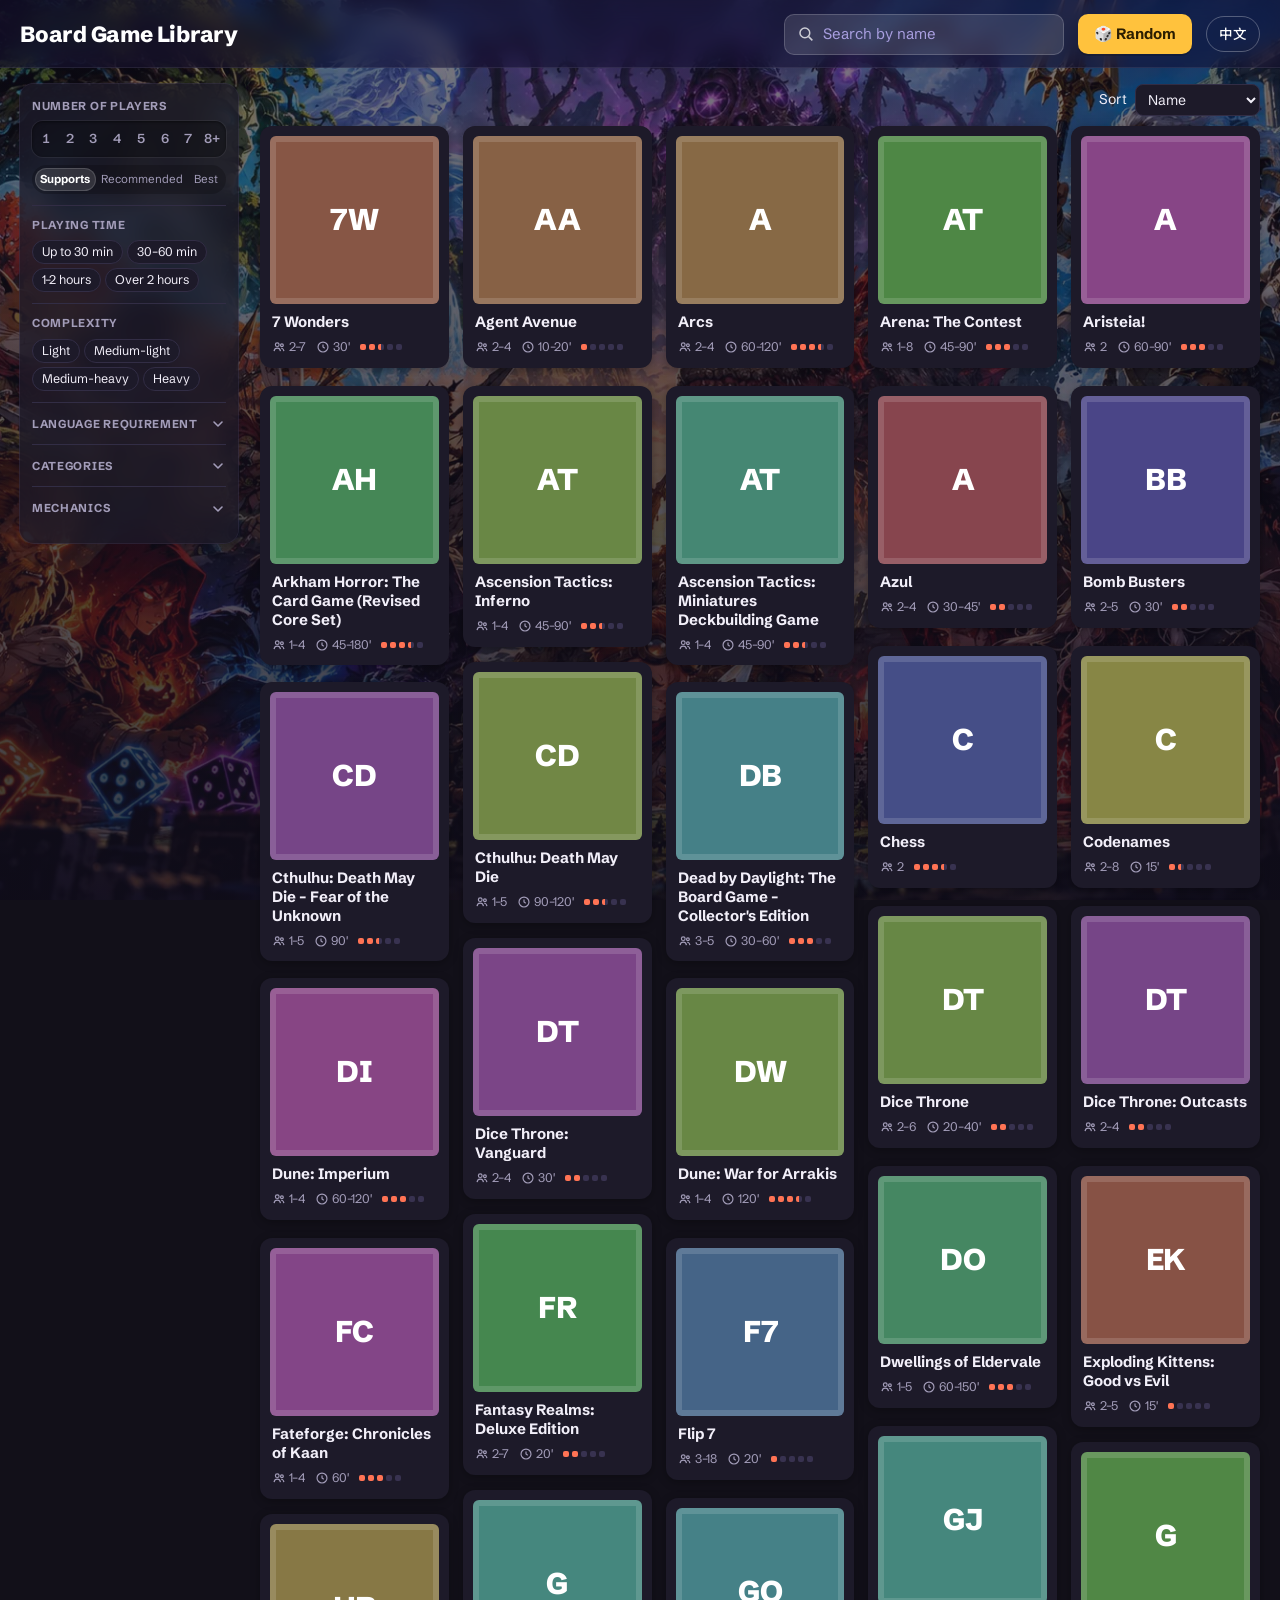
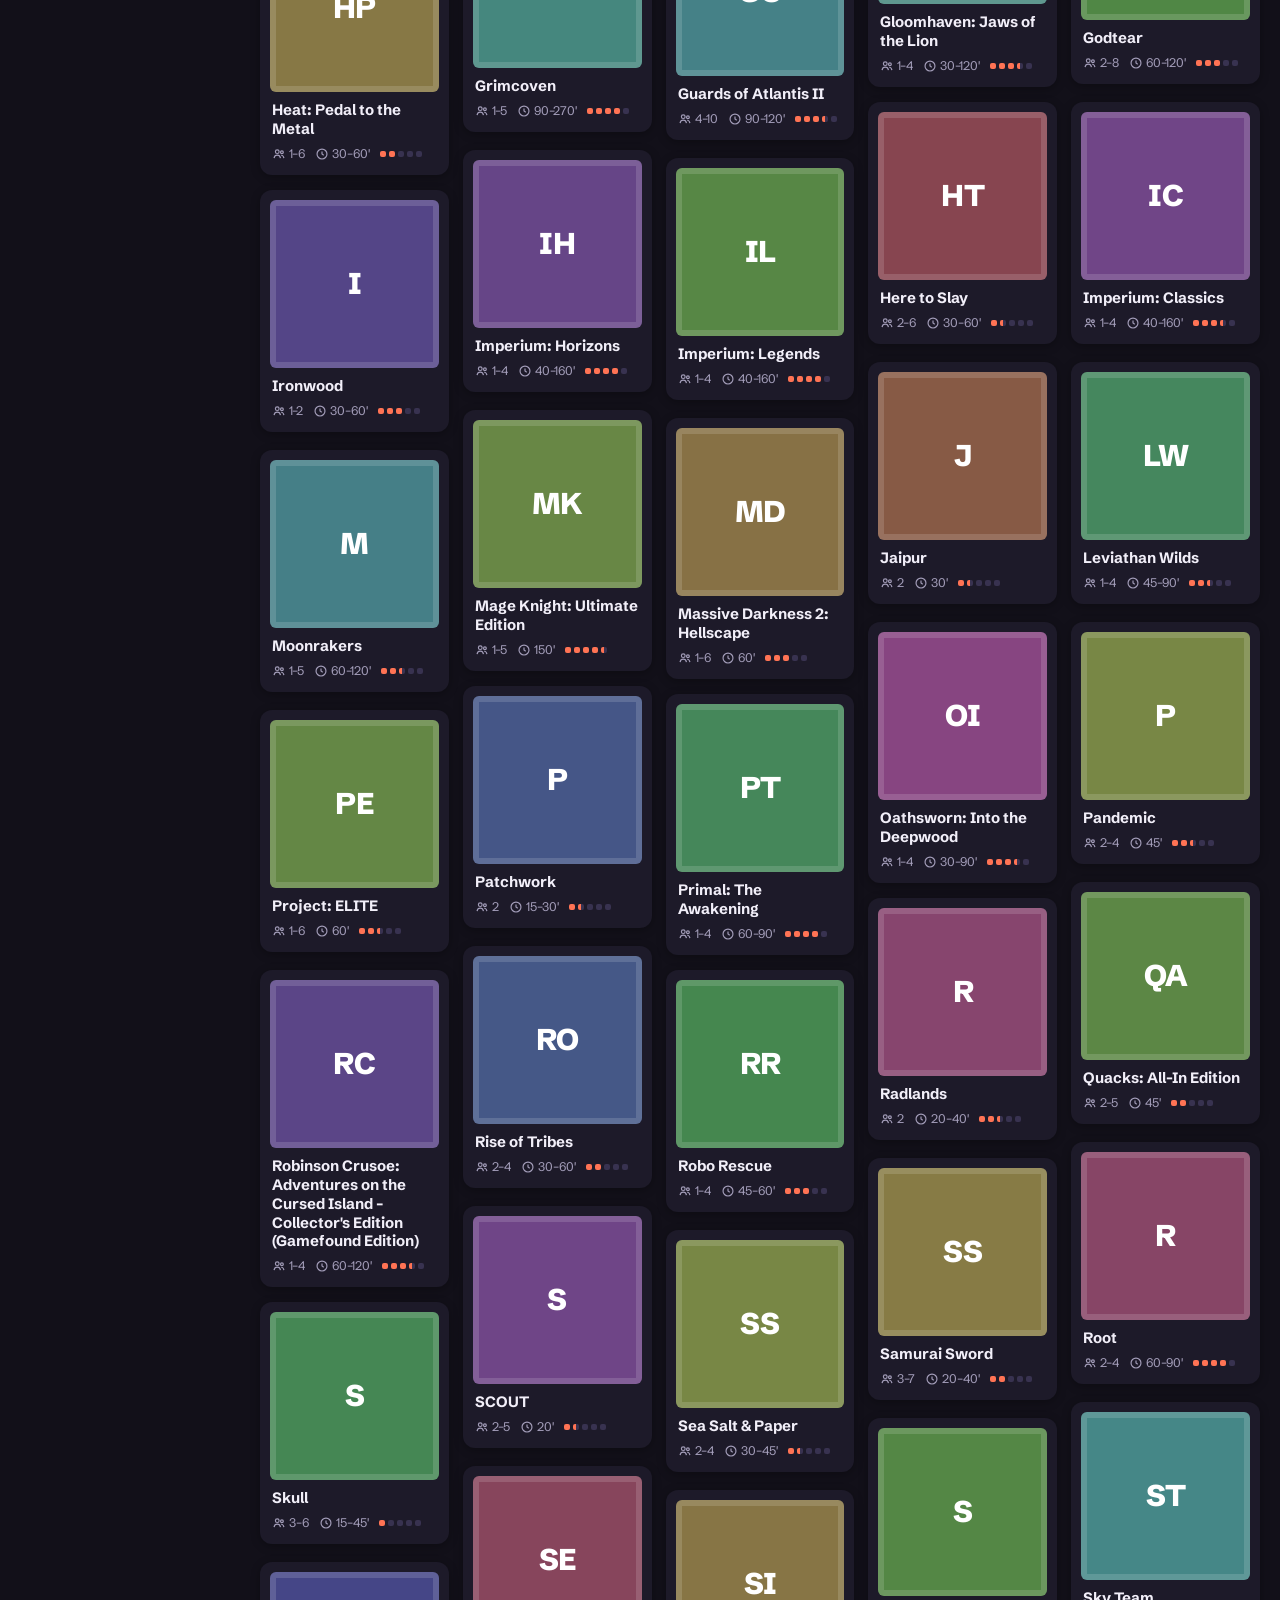
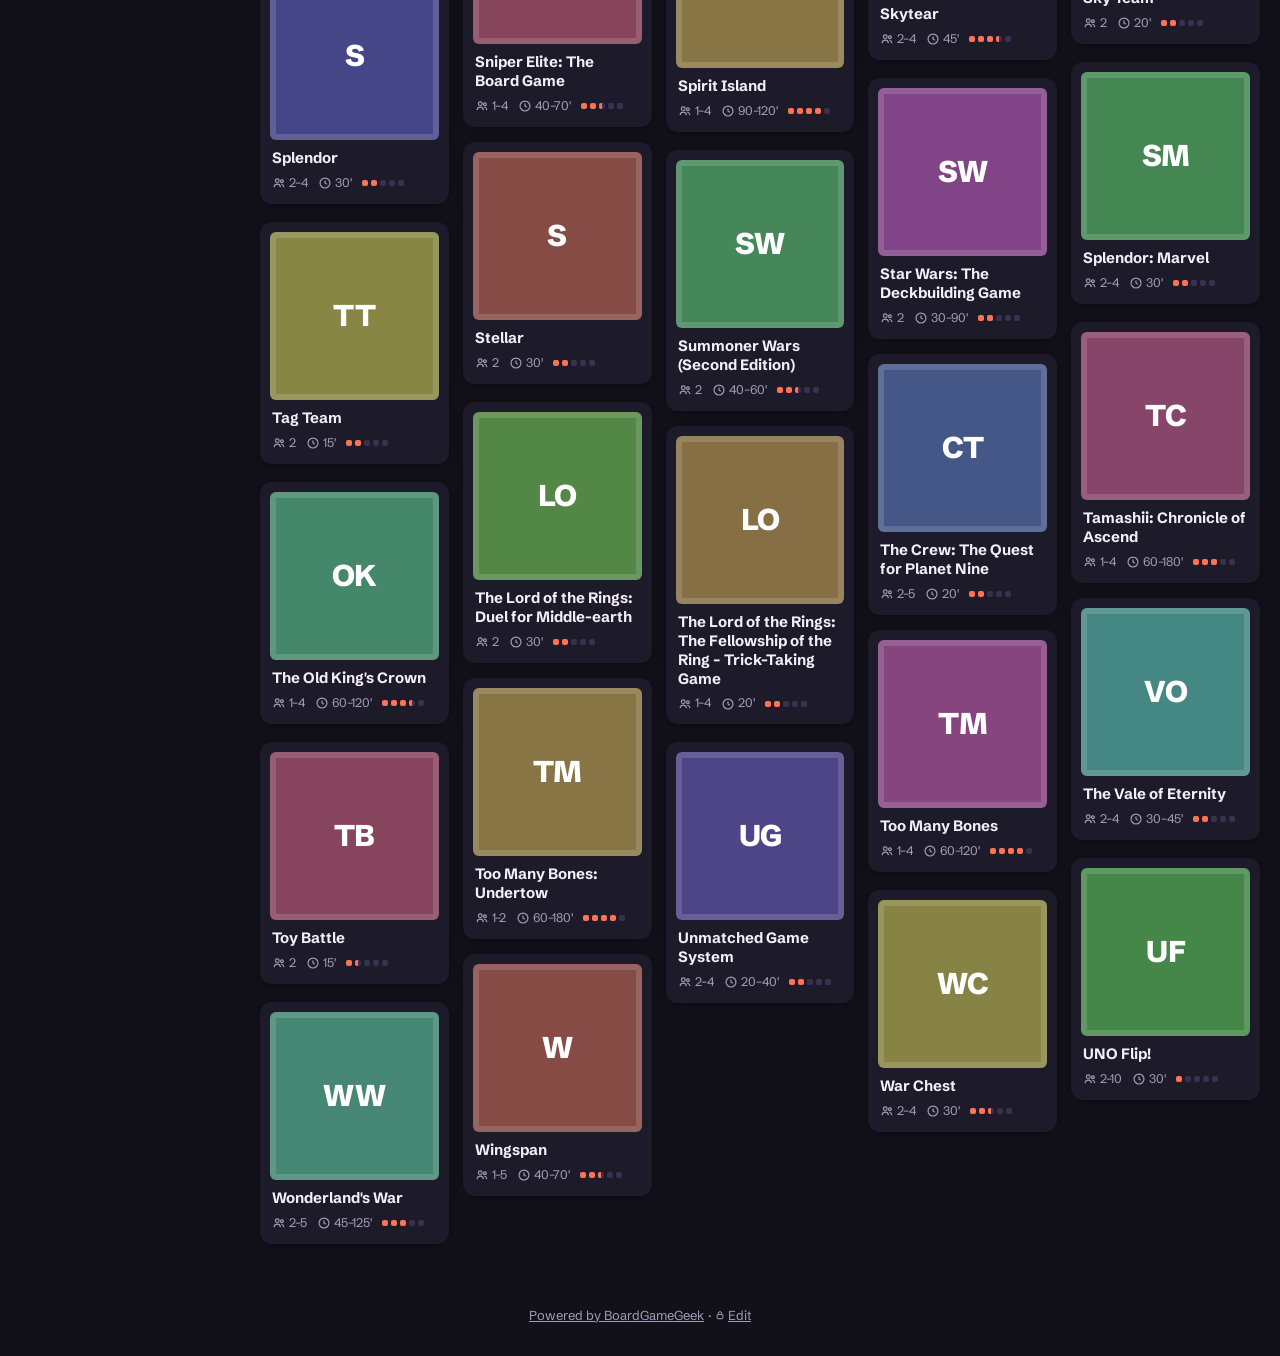
==== commit 80490eec: "Add files via upload" ====
--- a/index.html
+++ b/index.html
@@ -8,7 +8,7 @@
 <link rel="preconnect" href="https://fonts.googleapis.com">
 <link rel="preconnect" href="https://fonts.gstatic.com" crossorigin>
 <link href="https://fonts.googleapis.com/css2?family=Schibsted+Grotesk:wght@400;500;700;800&family=Noto+Sans+TC:wght@400;500;700&display=swap" rel="stylesheet">
-<link rel="stylesheet" href="style.css?v=11">
+<link rel="stylesheet" href="style.css?v=12">
 </head>
 <body>
 
@@ -66,6 +66,6 @@
 <dialog id="profileDialog" class="dialog narrow"><div id="profileBody"></div></dialog>
 <dialog id="editDialog" class="dialog narrow"><div id="editBody"></div></dialog>
 
-<script src="app.js?v=11"></script>
+<script src="app.js?v=12"></script>
 </body>
 </html>
--- a/style.css
+++ b/style.css
@@ -358,3 +358,53 @@
 .fold.open .fold-head { margin-bottom: 6px; }
 .fold:not(.open) { padding-bottom: 9px; }
 .fold-count { background: var(--accent); color: var(--accent-ink); border-radius: 999px; font-size: 11px; letter-spacing: 0; padding: 0 7px; line-height: 1.6; }
+
+/* ---------- number of players: segmented track ---------- */
+.h-sum { display: flex; justify-content: space-between; align-items: baseline; gap: 6px; }
+.h-sum > span { white-space: nowrap; }
+.h-sum em { font-style: normal; text-transform: none; letter-spacing: 0; color: var(--accent); font-size: 12px; font-weight: 700; white-space: nowrap; }
+.ptrack {
+  display: grid; grid-template-columns: repeat(8, 1fr); gap: 2px; padding: 3px; border-radius: 11px;
+  background: rgba(0, 0, 0, .28); box-shadow: inset 0 1px 3px rgba(0, 0, 0, .45), 0 0 0 1px rgba(255, 255, 255, .06);
+}
+.ptrack button {
+  border: 0; background: transparent; color: var(--ink-soft); height: 30px; border-radius: 8px; padding: 0;
+  font-size: 13px; font-weight: 600; font-variant-numeric: tabular-nums; transition: color .15s, background .15s, box-shadow .15s;
+}
+.ptrack button:hover { color: var(--ink); background: rgba(255, 255, 255, .07); }
+.ptrack button[aria-pressed="true"] {
+  color: #fff; background: linear-gradient(180deg, #ff8a6b, #ff5d3a);
+  box-shadow: inset 0 0 0 1px rgba(255, 255, 255, .18), 0 3px 12px rgba(255, 93, 58, .45);
+}
+.pslide { position: relative; display: flex; margin-top: 8px; padding: 3px; border-radius: 999px; background: rgba(0, 0, 0, .22); }
+.pslide i { position: absolute; top: 3px; bottom: 3px; left: 3px; width: 0; border-radius: 999px; background: rgba(255, 255, 255, .13); box-shadow: inset 0 0 0 1px rgba(255, 255, 255, .15); pointer-events: none; }
+.pslide button { position: relative; flex: 1 1 auto; border: 0; background: none; padding: 3px 4px; border-radius: 999px; color: var(--ink-soft); font-size: 11.5px; white-space: nowrap; }
+.pslide button:hover { color: var(--ink); }
+.pslide button[aria-pressed="true"] { color: #fff; font-weight: 700; }
+
+/* ---------- friends: small player tokens ---------- */
+.profile-row { gap: 4px; min-height: 32px; }
+.tk {
+  flex: none; border: 0; background: none; padding: 2px; display: inline-flex; align-items: center; border-radius: 999px;
+  color: #fff; font-size: 13px; font-weight: 600; transition: background .2s, padding .2s;
+}
+.tk .coin {
+  width: 28px; height: 28px; border-radius: 50%; display: grid; place-items: center; flex: none; opacity: .85;
+  background: radial-gradient(circle at 35% 30%, color-mix(in srgb, var(--p) 55%, #fff) 0, var(--p) 45%, color-mix(in srgb, var(--p) 55%, #000) 100%);
+  box-shadow: inset 0 -2px 0 rgba(0, 0, 0, .35), inset 0 1px 0 rgba(255, 255, 255, .35), 0 0 0 1.5px rgba(255, 255, 255, .14), 0 3px 8px rgba(0, 0, 0, .4);
+  transition: box-shadow .2s, transform .2s, opacity .2s;
+}
+.tk .coin svg { width: 16px; height: 16px; }
+.tk .nm { max-width: 0; overflow: hidden; white-space: nowrap; opacity: 0; transition: max-width .25s, opacity .2s, margin .25s; }
+.tk:hover, .tk:focus-visible { background: rgba(255, 255, 255, .07); padding-right: 11px; }
+.tk:hover .coin, .tk:focus-visible .coin { opacity: 1; transform: translateY(-1px); }
+.tk:hover .nm, .tk:focus-visible .nm { max-width: 140px; opacity: .85; margin-left: 7px; }
+.tk.on { background: rgba(255, 255, 255, .12); box-shadow: inset 0 0 0 1px rgba(255, 255, 255, .16); padding-right: 11px; }
+.tk.on .coin { opacity: 1; box-shadow: inset 0 -2px 0 rgba(0, 0, 0, .35), inset 0 1px 0 rgba(255, 255, 255, .35), 0 0 0 1.5px #fff, 0 0 12px color-mix(in srgb, var(--p) 60%, transparent); }
+.tk.on .nm { max-width: 140px; opacity: 1; margin-left: 7px; }
+.tk.add .coin { background: transparent; box-shadow: inset 0 0 0 1.5px rgba(255, 255, 255, .35); color: var(--head-soft); font-size: 13px; opacity: 1; }
+.pf-switch { flex: none; display: inline-flex; margin-left: 8px; padding: 2px; border-radius: 999px; background: rgba(0, 0, 0, .28); box-shadow: 0 0 0 1px rgba(255, 255, 255, .08); }
+.pf-switch button { border: 0; background: none; color: var(--head-soft); font-size: 12px; padding: 3px 10px; border-radius: 999px; white-space: nowrap; }
+.pf-switch button[aria-pressed="true"] { background: rgba(255, 255, 255, .14); color: #fff; font-weight: 700; box-shadow: inset 0 0 0 1px rgba(255, 255, 255, .16); }
+@media (hover: none) { .tk:hover:not(.on) { background: none; padding-right: 2px; } .tk:hover:not(.on) .nm { max-width: 0; opacity: 0; margin: 0; } }
+@media (max-width: 900px) { .profile-row { flex-wrap: wrap; overflow: visible; row-gap: 8px; } }
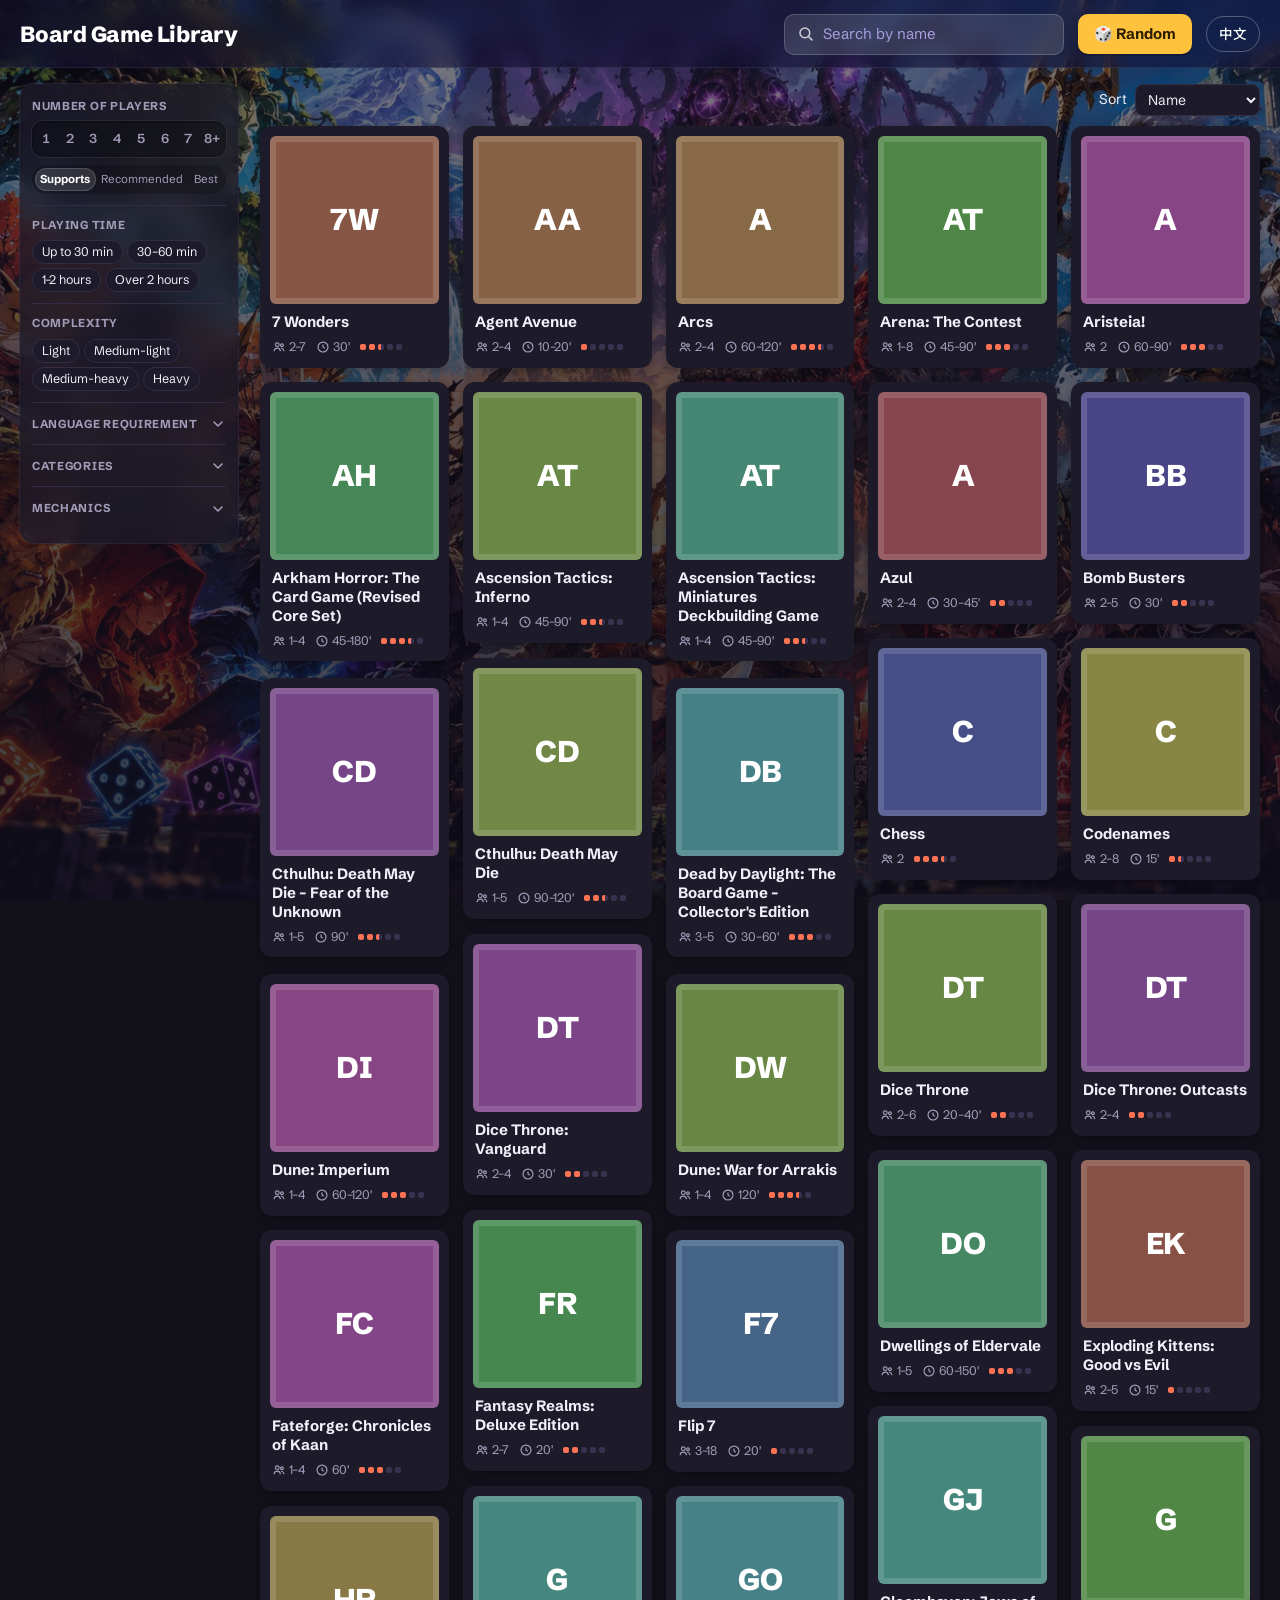
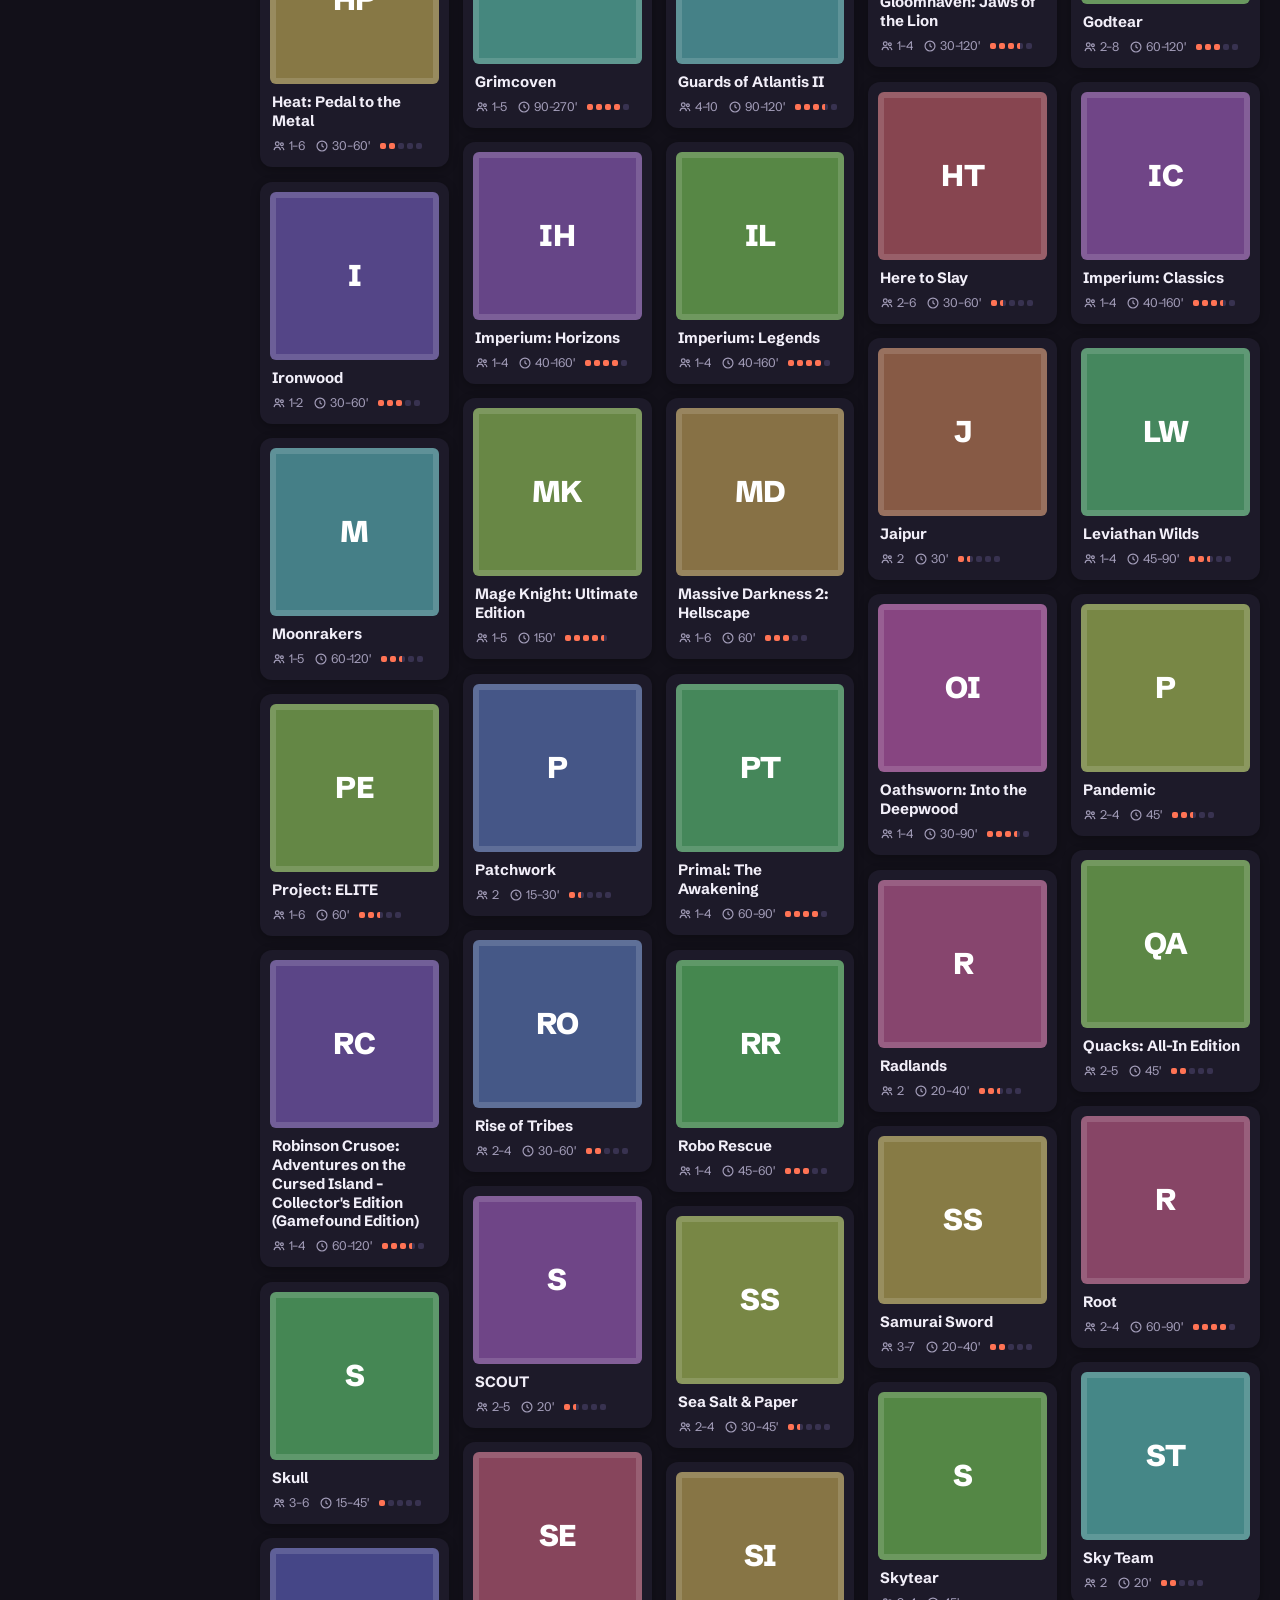
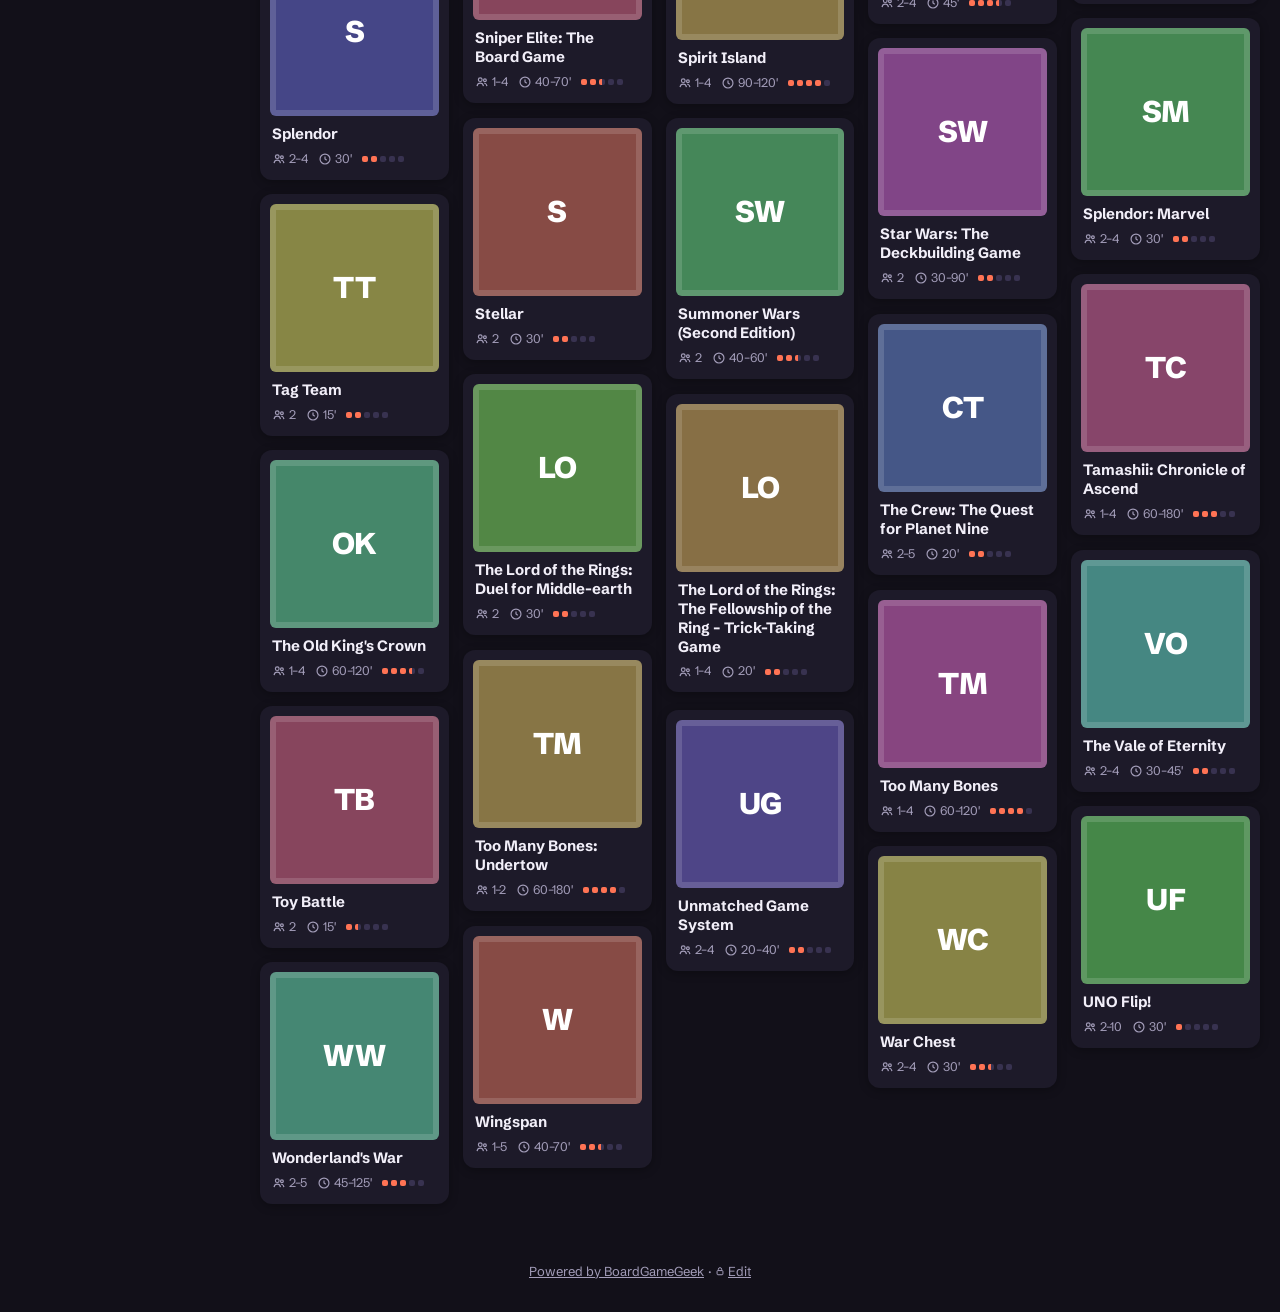
==== commit 5b383e0d: "Add files via upload" ====
--- a/index.html
+++ b/index.html
@@ -4,11 +4,28 @@
 <meta charset="utf-8">
 <meta name="viewport" content="width=device-width, initial-scale=1, viewport-fit=cover">
 <title>Board Game Library</title>
+<meta name="description" content="Our board game collection: filter by players, play time, complexity and more, or let the dice pick tonight's game.">
+<!-- link previews (LINE, Messenger, WhatsApp, Discord…). If the site moves to another address, change SITE in these lines. -->
+<meta property="og:type" content="website">
+<meta property="og:site_name" content="Board Game Library">
+<meta property="og:title" content="Board Game Library">
+<meta property="og:description" content="Our shelf, ready for game night. Filter by players, play time and complexity, or let the dice pick.">
+<meta property="og:url" content="https://jp2230804.github.io/bglist/">
+<meta property="og:image" content="https://jp2230804.github.io/bglist/og-image.jpg">
+<meta property="og:image:width" content="1200">
+<meta property="og:image:height" content="630">
+<meta property="og:image:alt" content="Board Game Library">
+<meta property="og:locale" content="en_US">
+<meta property="og:locale:alternate" content="zh_TW">
+<meta name="twitter:card" content="summary_large_image">
+<meta name="twitter:image" content="https://jp2230804.github.io/bglist/og-image.jpg">
+<meta name="theme-color" content="#1e1840">
+<link rel="apple-touch-icon" href="apple-touch-icon.png">
 <link rel="icon" href="data:image/svg+xml,%3Csvg xmlns='http://www.w3.org/2000/svg' viewBox='0 0 64 64'%3E%3Crect width='64' height='64' rx='14' fill='%232a2257'/%3E%3Cpath d='M40 13v24a12 12 0 0 1-24 0' fill='none' stroke='%23ffc23d' stroke-width='9' stroke-linecap='round'/%3E%3C/svg%3E">
 <link rel="preconnect" href="https://fonts.googleapis.com">
 <link rel="preconnect" href="https://fonts.gstatic.com" crossorigin>
 <link href="https://fonts.googleapis.com/css2?family=Schibsted+Grotesk:wght@400;500;700;800&family=Noto+Sans+TC:wght@400;500;700&display=swap" rel="stylesheet">
-<link rel="stylesheet" href="style.css?v=12">
+<link rel="stylesheet" href="style.css?v=13">
 </head>
 <body>
 
@@ -30,6 +47,18 @@
     <div class="profile-row" id="profileRow" role="group" aria-label="Friends"></div>
   </div>
 </header>
+
+<!-- slim bar that slides in once the big header has scrolled away -->
+<div class="minibar" id="minibar" inert>
+  <div class="minibar-inner">
+    <button class="mini-title" id="toTop" type="button" data-i18n="titleDefault">Board Game Library</button>
+    <label class="search">
+      <svg viewBox="0 0 24 24" aria-hidden="true"><circle cx="10.5" cy="10.5" r="6.5"/><path d="m15.5 15.5 5 5"/></svg>
+      <input id="q2" type="search" autocomplete="off" data-i18n-ph="searchPh" placeholder="Search by name">
+    </label>
+    <button class="pick" id="pickBtn2" type="button"><span aria-hidden="true">🎲</span> <span class="pick-word" data-i18n="pick">Random</span></button>
+  </div>
+</div>
 
 <div class="layout">
   <aside class="filters" id="filters" aria-label="Filters">
@@ -65,7 +94,12 @@
 <dialog id="gameDialog" class="dialog"><div id="gameBody"></div></dialog>
 <dialog id="profileDialog" class="dialog narrow"><div id="profileBody"></div></dialog>
 <dialog id="editDialog" class="dialog narrow"><div id="editBody"></div></dialog>
+<dialog id="rollDialog" class="roll" aria-label="Random">
+  <div class="reel-wrap"><div class="reel" id="reel"></div><div class="reel-frame" aria-hidden="true"></div></div>
+  <p class="roll-label" id="rollLabel" aria-live="polite"></p>
+</dialog>
+<div class="toast" id="toast" role="status" aria-live="polite" popover="manual"></div>
 
-<script src="app.js?v=12"></script>
+<script src="app.js?v=13"></script>
 </body>
 </html>
--- a/style.css
+++ b/style.css
@@ -408,3 +408,113 @@
 .pf-switch button[aria-pressed="true"] { background: rgba(255, 255, 255, .14); color: #fff; font-weight: 700; box-shadow: inset 0 0 0 1px rgba(255, 255, 255, .16); }
 @media (hover: none) { .tk:hover:not(.on) { background: none; padding-right: 2px; } .tk:hover:not(.on) .nm { max-width: 0; opacity: 0; margin: 0; } }
 @media (max-width: 900px) { .profile-row { flex-wrap: wrap; overflow: visible; row-gap: 8px; } }
+
+/* ---------- pictures: shimmer while loading, then fade in from a soft blur ---------- */
+.grid { position: relative; }
+.card .over { display: contents; }
+.pic {
+  position: relative; display: block; width: 100%; border-radius: 6px; overflow: hidden;
+  background: linear-gradient(100deg, var(--tile-sunk) 30%, color-mix(in srgb, var(--tile-sunk) 60%, #fff 12%) 50%, var(--tile-sunk) 70%) 0 0 / 300% 100%;
+  animation: shimmer 1.4s linear infinite;
+}
+@keyframes shimmer { from { background-position: 100% 0; } to { background-position: -50% 0; } }
+.cover .pic img {
+  display: block; width: 100%; height: 100%; object-fit: contain; background: none; border-radius: 0;
+  opacity: 0; filter: blur(14px); transform: scale(1.06);
+  transition: opacity .55s ease, filter .7s ease, transform .7s ease;
+}
+.pic.loaded { animation: none; background: none; }
+.pic.loaded img { opacity: 1; filter: none; transform: none; }
+.pic.instant img { transition: none; }
+.card.ghost { position: absolute; margin: 0; pointer-events: none; z-index: 0; }
+
+/* ---------- rolling Random ---------- */
+.roll {
+  border: 0; padding: 0; margin: auto; width: 100vw; max-width: 100vw; height: 100vh; max-height: 100vh;
+  background: transparent; color: #fff; display: none; place-content: center; overflow: hidden; cursor: pointer;
+}
+.roll[open] { display: grid; animation: roll-in .25s ease-out; }
+.roll::backdrop { background: radial-gradient(ellipse at center, rgba(42, 34, 87, .78), rgba(10, 8, 22, .94)); backdrop-filter: blur(6px); }
+@keyframes roll-in { from { opacity: 0; } }
+.reel-wrap {
+  position: relative; width: min(980px, 100vw); height: 230px; overflow: hidden;
+  -webkit-mask-image: linear-gradient(90deg, transparent, #000 22%, #000 78%, transparent);
+  mask-image: linear-gradient(90deg, transparent, #000 22%, #000 78%, transparent);
+}
+.reel { position: absolute; left: 0; top: 20px; display: flex; gap: 16px; will-change: transform; }
+.reel-item {
+  flex: none; width: 150px; height: 190px; border-radius: 12px; display: grid; place-items: center;
+  background: rgba(255, 255, 255, .06); box-shadow: inset 0 0 0 1px rgba(255, 255, 255, .08); transition: transform .35s cubic-bezier(.3, 1.6, .5, 1), box-shadow .35s;
+}
+.reel-item .cover { padding: 12px; width: 100%; height: 100%; display: grid; place-items: center; }
+.reel-item img { max-width: 100%; max-height: 100%; width: auto; height: auto; object-fit: contain; border-radius: 4px; box-shadow: 0 6px 18px rgba(0, 0, 0, .45); }
+.reel-item .ph { width: 100%; font-size: 26px; }
+.reel-frame {
+  position: absolute; left: 50%; top: 10px; width: 170px; height: 210px; transform: translateX(-50%);
+  border-radius: 16px; box-shadow: 0 0 0 2px var(--mark), 0 0 30px rgba(255, 194, 61, .35), inset 0 0 30px rgba(255, 194, 61, .12); pointer-events: none;
+}
+.reel-frame::before, .reel-frame::after {
+  content: ""; position: absolute; left: 50%; transform: translateX(-50%); border: 9px solid transparent;
+}
+.reel-frame::before { top: -2px; border-top-color: var(--mark); }
+.reel-frame::after { bottom: -2px; border-bottom-color: var(--mark); }
+.roll.done .reel-frame { animation: frame-pop .6s ease-out; }
+@keyframes frame-pop { 40% { box-shadow: 0 0 0 3px var(--mark), 0 0 60px rgba(255, 194, 61, .7), inset 0 0 40px rgba(255, 194, 61, .25); } }
+.reel-item.won { transform: scale(1.08); box-shadow: inset 0 0 0 1px rgba(255, 255, 255, .25), 0 0 40px rgba(255, 194, 61, .45); }
+.roll-label { margin: 18px 0 0; text-align: center; font-size: 15px; font-weight: 600; letter-spacing: .14em; text-transform: uppercase; color: var(--head-soft); min-height: 1.6em; }
+.roll-label.won { font-size: 24px; font-weight: 800; letter-spacing: -.01em; text-transform: none; color: #fff; animation: rise .3s ease-out; }
+@media (max-width: 600px) {
+  .reel-wrap { height: 190px; }
+  .reel-item { width: 118px; height: 150px; }
+  .reel-frame { width: 134px; height: 170px; }
+  .roll-label.won { font-size: 20px; padding: 0 20px; }
+}
+
+/* ---------- slim bar on scroll ---------- */
+.minibar {
+  position: fixed; top: 0; left: 0; right: 0; z-index: 40; transform: translateY(-110%); opacity: 0;
+  transition: transform .3s cubic-bezier(.2, .8, .2, 1), opacity .2s;
+  background: rgba(20, 15, 48, .82); -webkit-backdrop-filter: blur(14px) saturate(1.2); backdrop-filter: blur(14px) saturate(1.2);
+  border-bottom: 1px solid rgba(255, 255, 255, .08); box-shadow: 0 8px 30px rgba(0, 0, 0, .35); color: var(--head-ink);
+  padding-top: env(safe-area-inset-top, 0px);
+}
+.minibar.show { transform: none; opacity: 1; }
+.minibar-inner { max-width: 1480px; margin: 0 auto; padding: 8px 20px; display: flex; align-items: center; gap: 12px; }
+.mini-title { border: 0; background: none; padding: 0; color: inherit; font-size: 16px; font-weight: 800; white-space: nowrap; margin-right: auto; }
+.minibar .search { flex: 0 1 280px; margin-left: 0; min-height: 34px; }
+.minibar .pick { min-height: 34px; padding: 0 14px; }
+@media (min-width: 901px) {
+  body.scrolled .filters { top: calc(62px + env(safe-area-inset-top, 0px)); max-height: calc(100vh - 72px); }
+}
+@media (max-width: 900px) {
+  .minibar-inner { padding: 8px 12px; gap: 8px; }
+  .mini-title { display: none; }
+  .minibar .search { flex: 1 1 auto; }
+  .minibar .pick { padding: 0 12px; }
+  .minibar .pick-word { display: none; }
+}
+
+/* ---------- saving to GitHub ---------- */
+.toast {
+  position: fixed; left: 50%; bottom: calc(22px + env(safe-area-inset-bottom, 0px)); z-index: 60; transform: translate(-50%, 20px);
+  max-width: min(520px, calc(100vw - 32px)); padding: 9px 16px; border-radius: 999px; font-size: 14px; font-weight: 600; text-align: center;
+  background: rgba(30, 24, 64, .92); color: #fff; box-shadow: 0 10px 30px rgba(0, 0, 0, .45), inset 0 0 0 1px rgba(255, 255, 255, .12);
+  -webkit-backdrop-filter: blur(10px); backdrop-filter: blur(10px); opacity: 0; pointer-events: none; transition: opacity .25s, transform .25s;
+}
+.toast.show { opacity: 1; transform: translate(-50%, 0); }
+.toast.ok { box-shadow: 0 10px 30px rgba(0, 0, 0, .45), inset 0 0 0 1px rgba(80, 200, 140, .5); }
+.toast.err { border-radius: 14px; box-shadow: 0 10px 30px rgba(0, 0, 0, .45), inset 0 0 0 1px rgba(255, 93, 58, .7); }
+.toast.busy::before { content: ""; display: inline-block; width: 10px; height: 10px; margin-right: 8px; border-radius: 50%; border: 2px solid rgba(255, 255, 255, .3); border-top-color: #fff; animation: spin .8s linear infinite; vertical-align: -1px; }
+@keyframes spin { to { transform: rotate(360deg); } }
+.gh-status { display: flex; align-items: center; gap: 10px; flex-wrap: wrap; background: var(--tile-sunk); border-radius: 10px; padding: 10px 12px; margin: 0 0 14px; font-size: 13.5px; color: var(--ink-soft); }
+.gh-status > span { flex: 1 1 220px; }
+.gh-status.on { color: var(--ink); }
+.gh-status.on > span { color: #6fd6a4; }
+.gh-steps { margin: 0 0 14px; padding-left: 20px; font-size: 13.5px; color: var(--ink-soft); }
+.gh-steps li { margin: 4px 0; }
+.gh-steps a { color: var(--ink); }
+.gh-steps b { color: var(--ink); }
+.hint-line { font-size: 12.5px; color: var(--ink-soft); margin: -4px 0 8px; }
+.p-body input[type=text] { width: 100%; border: 1.5px solid var(--line); background: var(--tile); border-radius: 8px; padding: 7px 10px; }
+.btn:disabled { opacity: .6; cursor: default; }
+.toast[popover] { inset: auto auto calc(22px + env(safe-area-inset-bottom, 0px)) 50%; margin: 0; border: 0; overflow: visible; color: #fff; }
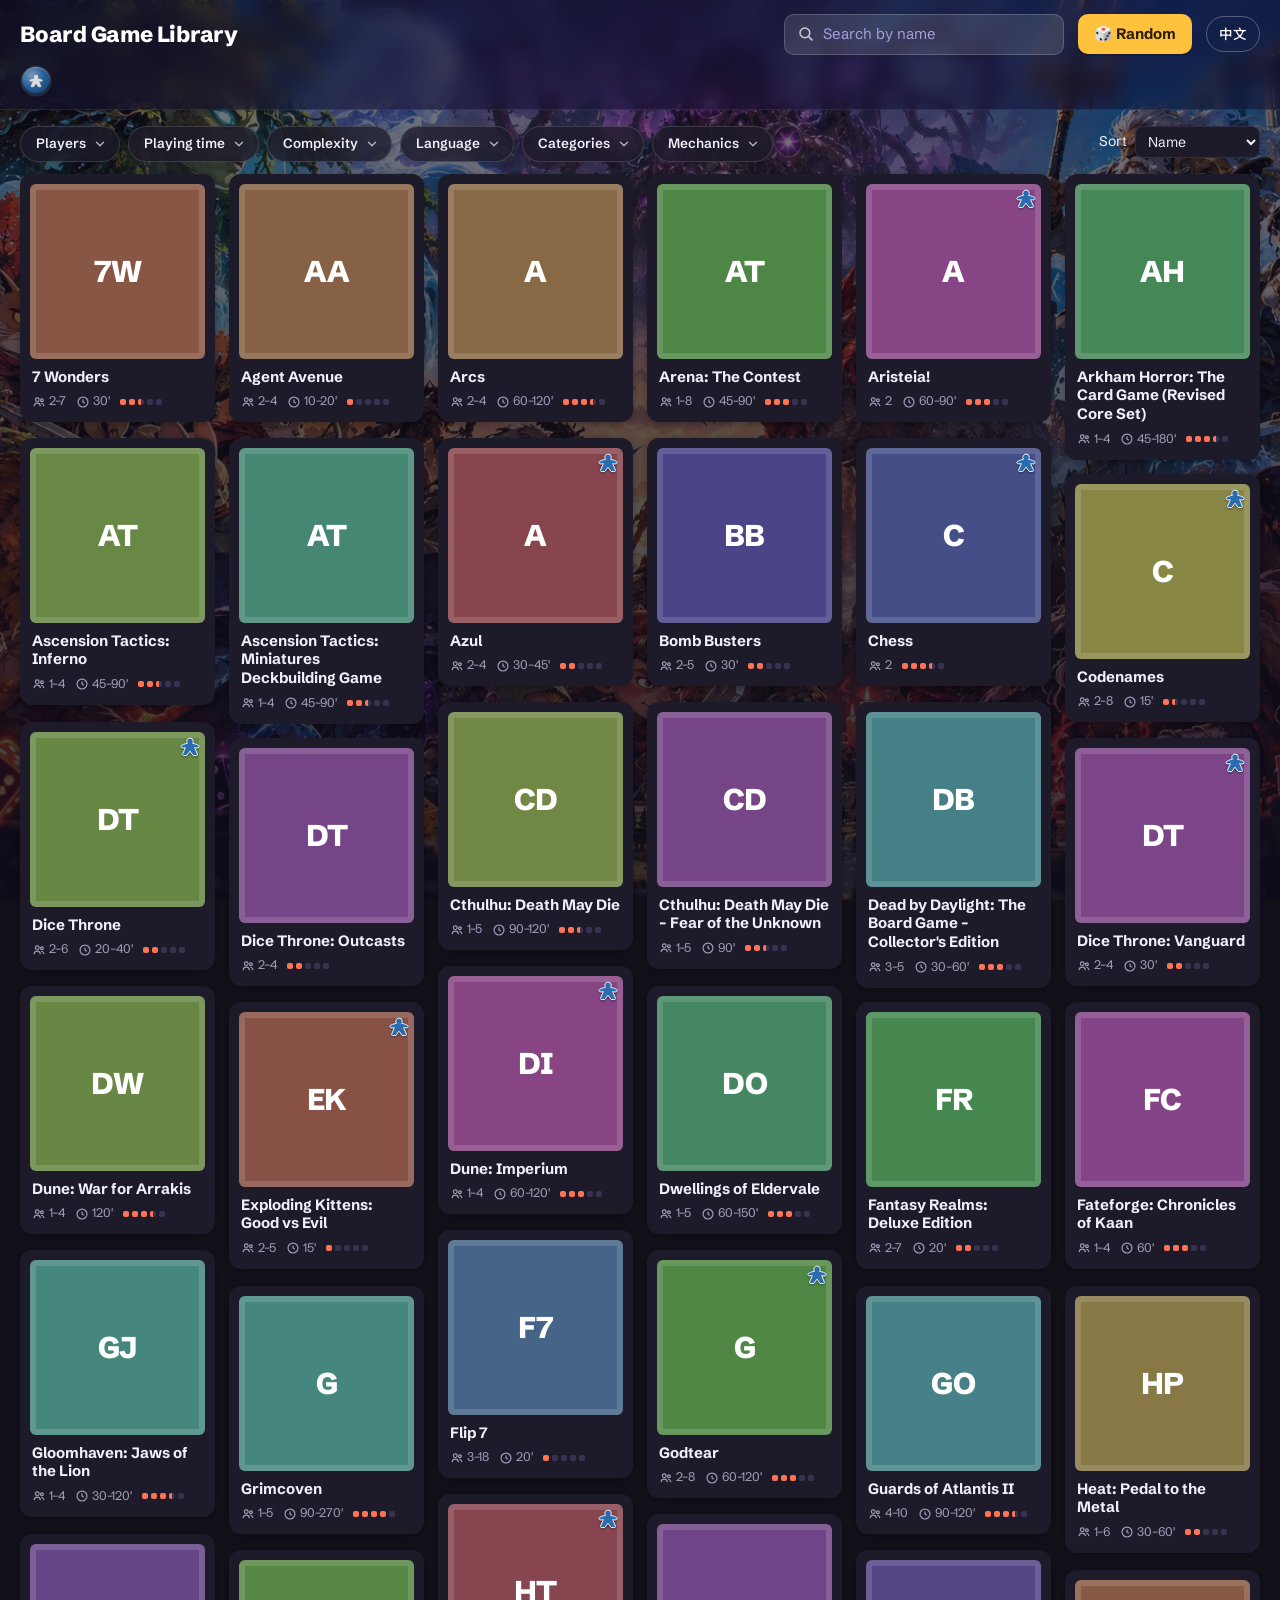
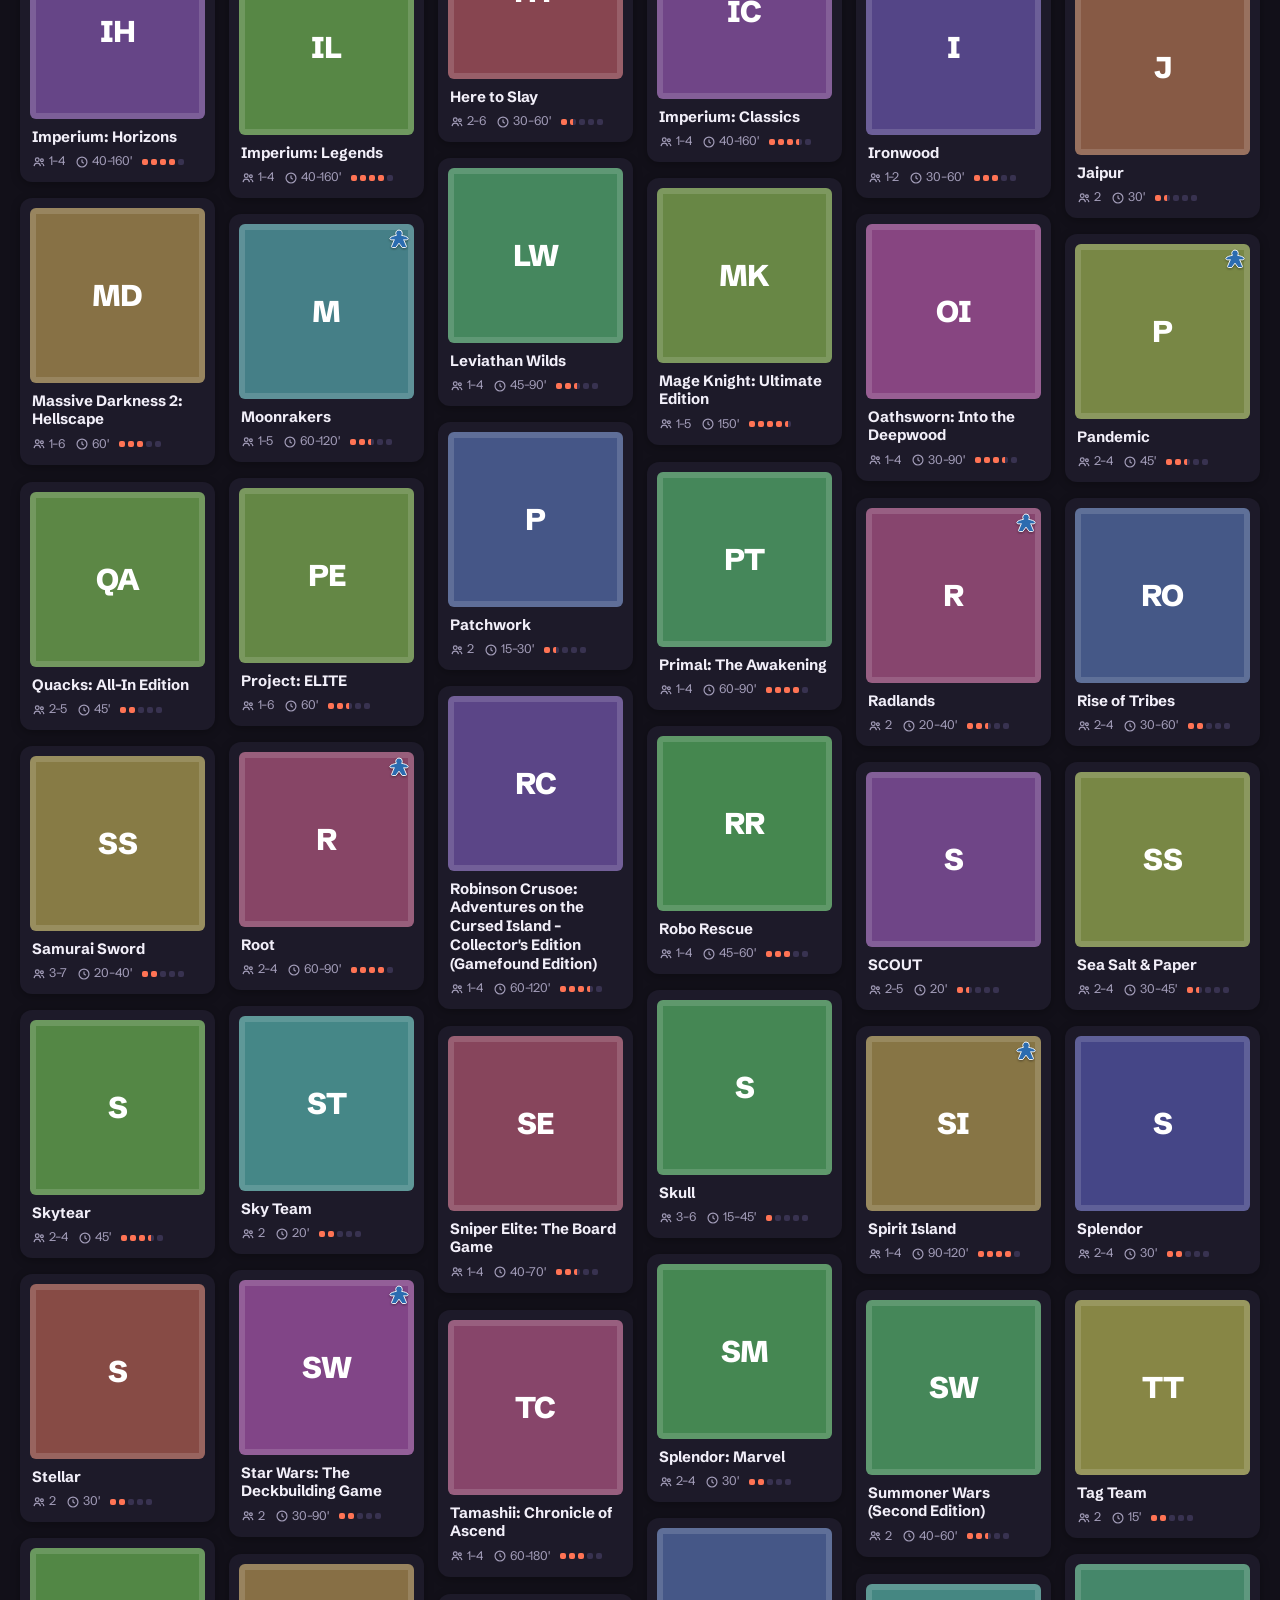
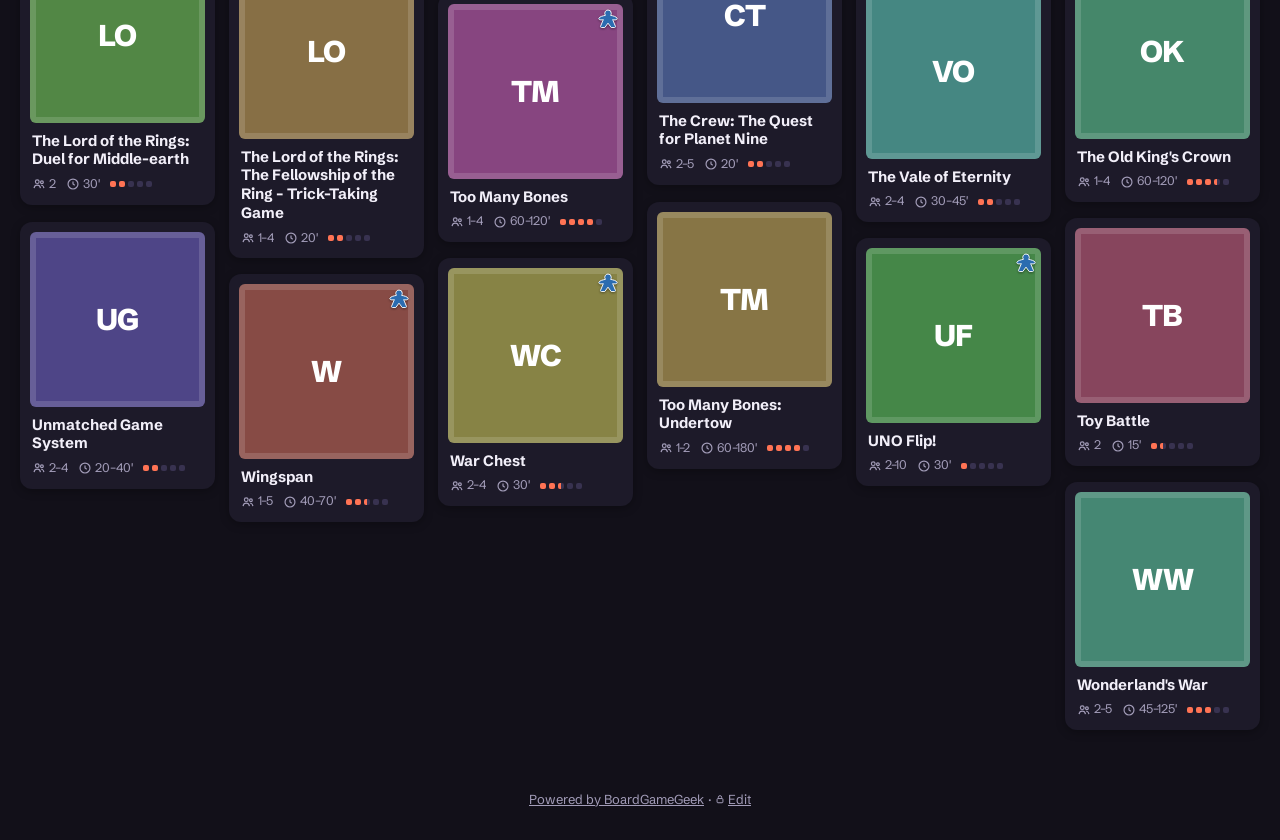
==== commit 587d0bc1: "Add files via upload" ====
--- a/index.html
+++ b/index.html
@@ -25,7 +25,7 @@
 <link rel="preconnect" href="https://fonts.googleapis.com">
 <link rel="preconnect" href="https://fonts.gstatic.com" crossorigin>
 <link href="https://fonts.googleapis.com/css2?family=Schibsted+Grotesk:wght@400;500;700;800&family=Noto+Sans+TC:wght@400;500;700&display=swap" rel="stylesheet">
-<link rel="stylesheet" href="style.css?v=13">
+<link rel="stylesheet" href="style.css?v=15">
 </head>
 <body>
 
@@ -71,7 +71,7 @@
 
   <main>
     <div class="toolbar">
-      <span></span>
+      <div class="fbar" id="fbar" role="toolbar" aria-label="Filters"></div>
       <div class="toolbar-right">
         <button class="filters-toggle" id="openFilters" type="button"><span data-i18n="filters">Filters</span> <span id="filterBadge"></span></button>
         <label class="sort"><span data-i18n="sortBy">Sort</span>
@@ -100,6 +100,6 @@
 </dialog>
 <div class="toast" id="toast" role="status" aria-live="polite" popover="manual"></div>
 
-<script src="app.js?v=13"></script>
+<script src="app.js?v=15"></script>
 </body>
 </html>
--- a/style.css
+++ b/style.css
@@ -518,3 +518,40 @@
 .p-body input[type=text] { width: 100%; border: 1.5px solid var(--line); background: var(--tile); border-radius: 8px; padding: 7px 10px; }
 .btn:disabled { opacity: .6; cursor: default; }
 .toast[popover] { inset: auto auto calc(22px + env(safe-area-inset-bottom, 0px)) 50%; margin: 0; border: 0; overflow: visible; color: #fff; }
+
+/* ---------- computers: filters as a row of pill buttons with drop-down options ---------- */
+.fbar { display: none; }
+@media (min-width: 901px) {
+  .layout { grid-template-columns: 1fr; }
+  .layout > .filters { display: none; }
+  .toolbar { position: relative; z-index: 15; align-items: flex-start; margin-bottom: 12px; }
+  .fbar { display: flex; flex-wrap: wrap; gap: 8px; align-items: center; min-width: 0; }
+  .fdrop { position: relative; }
+  .fbtn {
+    display: inline-flex; align-items: center; gap: 7px; height: 36px; padding: 0 12px 0 15px; border-radius: 999px;
+    border: 1.5px solid rgba(255, 255, 255, .14); color: var(--ink); font-size: 13.5px; font-weight: 600; white-space: nowrap;
+    background: color-mix(in srgb, var(--tile) 72%, transparent); -webkit-backdrop-filter: blur(12px); backdrop-filter: blur(12px);
+    transition: border-color .15s, background .15s;
+  }
+  .fbtn:hover, .fdrop.open .fbtn { border-color: rgba(255, 255, 255, .34); background: color-mix(in srgb, var(--tile) 92%, transparent); }
+  .fdrop.active .fbtn { border-color: color-mix(in srgb, var(--accent) 55%, transparent); }
+  .fbtn em { font-style: normal; color: var(--accent); font-weight: 700; }
+  .fbtn .cnt { background: var(--accent); color: #fff; border-radius: 999px; font-size: 11px; padding: 0 7px; line-height: 1.6; }
+  .fbtn svg { width: 14px; height: 14px; fill: none; stroke: currentColor; stroke-width: 2.4; stroke-linecap: round; stroke-linejoin: round; opacity: .7; transition: transform .2s; }
+  .fdrop.open .fbtn svg { transform: rotate(180deg); }
+  .fpanel {
+    display: none; position: absolute; top: calc(100% + 8px); left: 0; z-index: 30; width: max-content; max-width: 360px; padding: 14px;
+    border-radius: 14px; background: color-mix(in srgb, var(--tile) 95%, transparent); -webkit-backdrop-filter: blur(16px); backdrop-filter: blur(16px);
+    box-shadow: 0 18px 50px rgba(0, 0, 0, .55), 0 0 0 1px rgba(255, 255, 255, .1);
+  }
+  .fpanel::before { content: ""; position: absolute; left: 0; right: 0; top: -10px; height: 10px; }   /* bridge so the pointer can cross the gap */
+  .fdrop.open .fpanel { display: block; }
+  .fdrop.opening .fpanel { animation: drop-in .16s ease-out; }
+  @keyframes drop-in { from { opacity: 0; transform: translateY(-4px); } }
+  .fpanel.pp { width: 300px; }
+  .fpanel.wide { width: 420px; max-width: 420px; }
+  .fpanel .chips { gap: 6px; }
+  .fpanel .chip { font-size: 13px; padding: 2px 11px; }
+  .fpanel .edit-tools { display: flex; flex-direction: column; gap: 10px; min-width: 200px; }
+}
+@media (max-width: 900px) { .fbar { display: none !important; } }
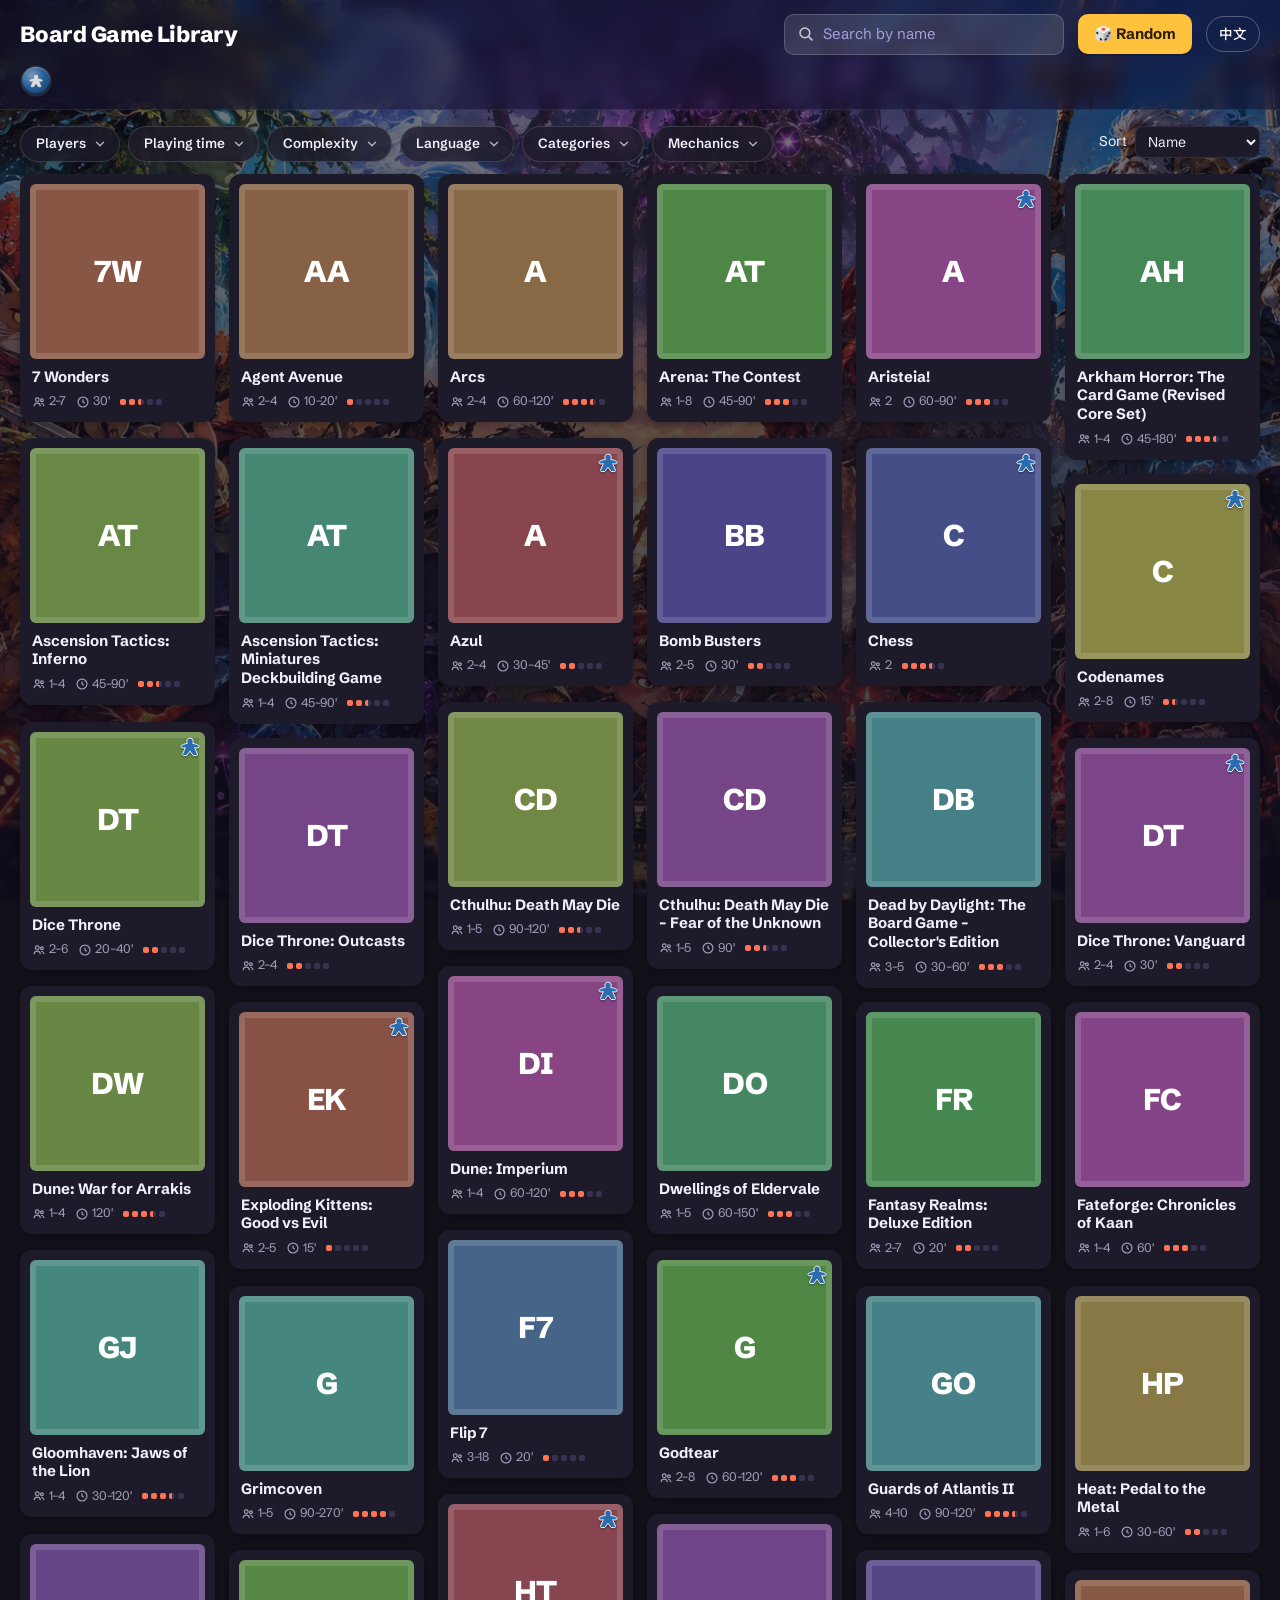
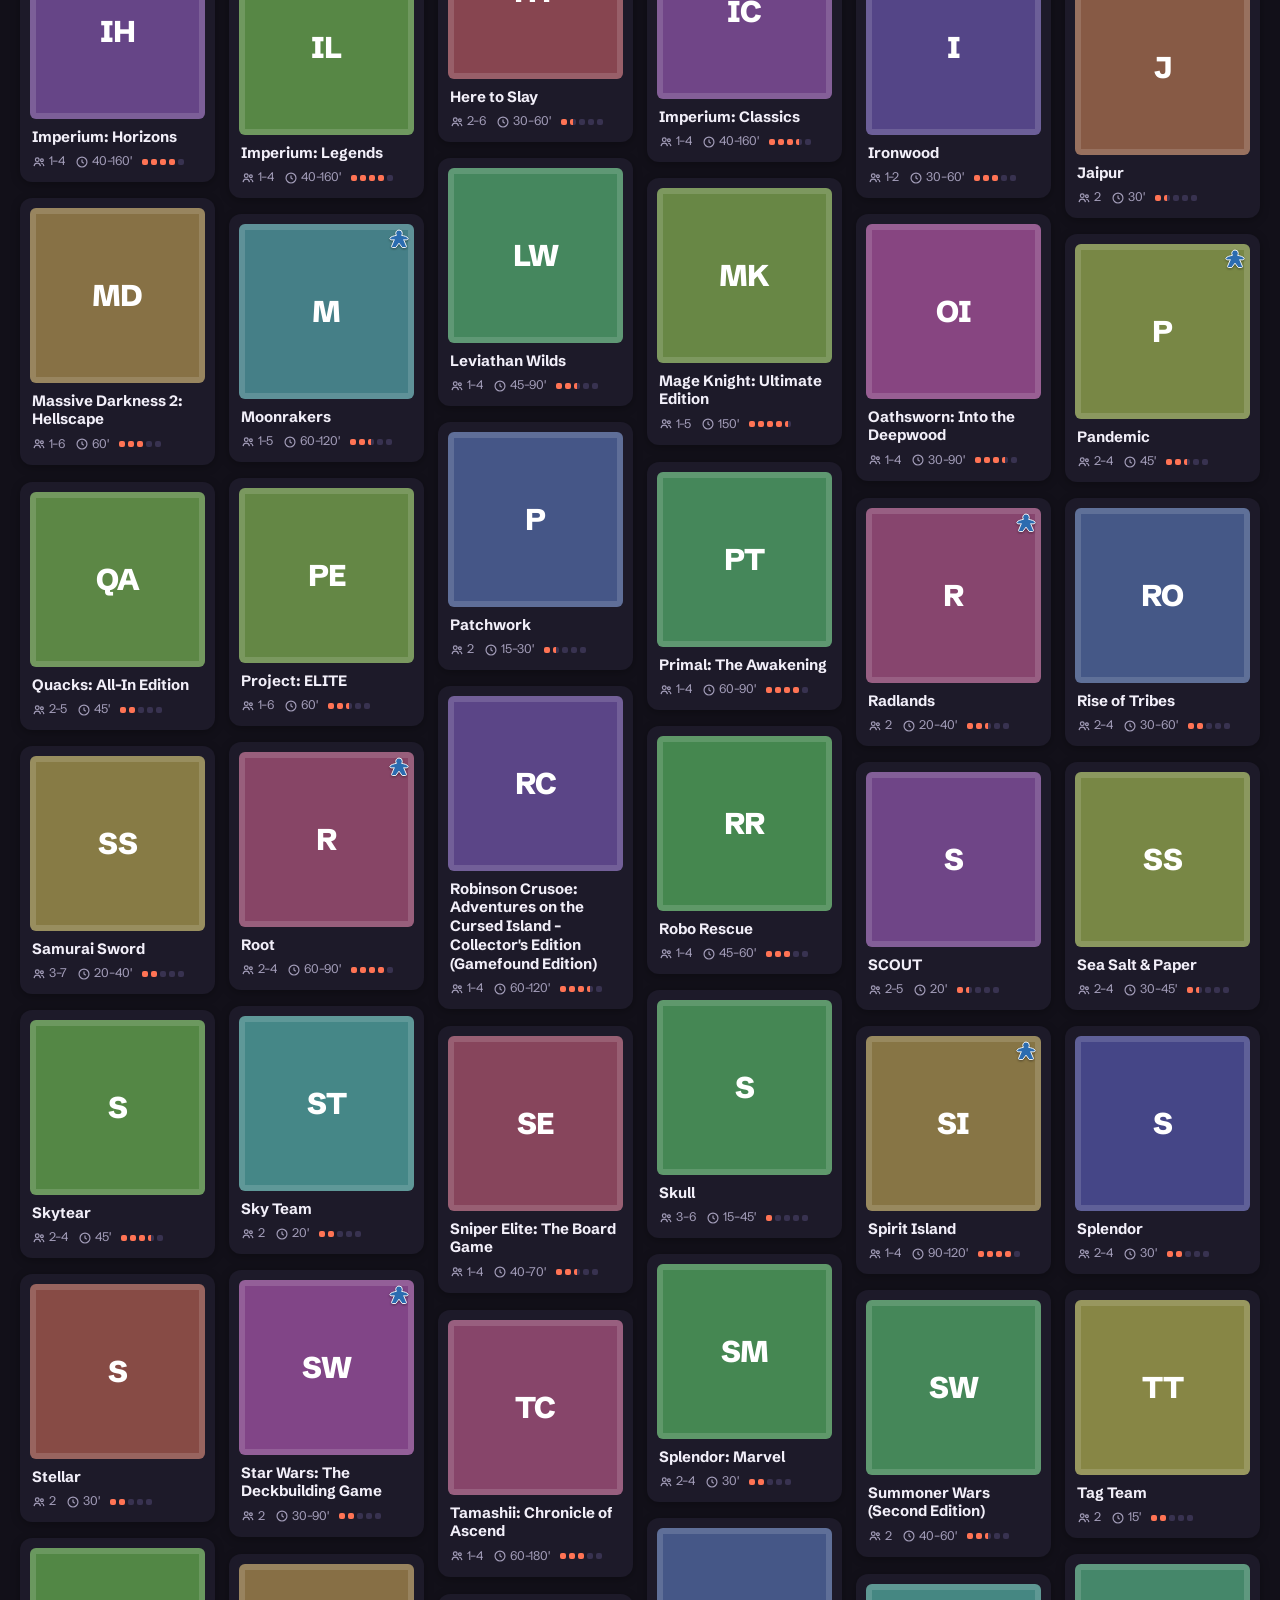
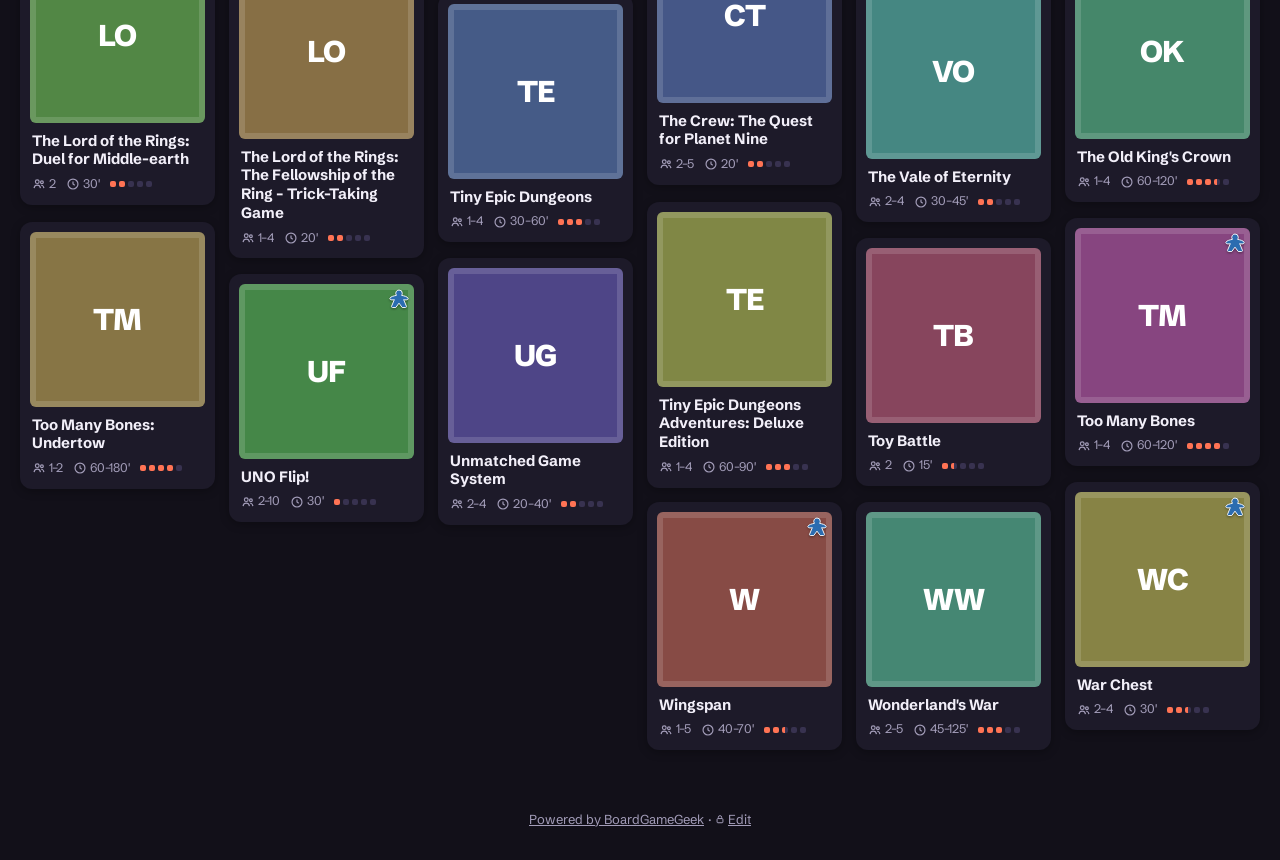
==== commit 0c7ba513: "Add 3D tilt on card hover with a light sheen, and a press effect on phones Co-Authored-By: Claude Op" ====
--- a/index.html
+++ b/index.html
@@ -25,7 +25,7 @@
 <link rel="preconnect" href="https://fonts.googleapis.com">
 <link rel="preconnect" href="https://fonts.gstatic.com" crossorigin>
 <link href="https://fonts.googleapis.com/css2?family=Schibsted+Grotesk:wght@400;500;700;800&family=Noto+Sans+TC:wght@400;500;700&display=swap" rel="stylesheet">
-<link rel="stylesheet" href="style.css?v=15">
+<link rel="stylesheet" href="style.css?v=16">
 </head>
 <body>
 
@@ -100,6 +100,6 @@
 </dialog>
 <div class="toast" id="toast" role="status" aria-live="polite" popover="manual"></div>
 
-<script src="app.js?v=15"></script>
+<script src="app.js?v=16"></script>
 </body>
 </html>
--- a/style.css
+++ b/style.css
@@ -555,3 +555,26 @@
   .fpanel .edit-tools { display: flex; flex-direction: column; gap: 10px; min-width: 200px; }
 }
 @media (max-width: 900px) { .fbar { display: none !important; } }
+
+/* ---------- cards: 3D tilt toward the mouse, with a light sheen ---------- */
+.card::after {
+  content: ""; position: absolute; inset: 0; border-radius: inherit; pointer-events: none; opacity: 0;
+  background: radial-gradient(circle at var(--mx, 50%) var(--my, 30%), rgba(255, 255, 255, .34), rgba(255, 255, 255, .08) 38%, transparent 65%);
+  transition: opacity .35s ease;
+}
+@media (hover: hover) and (pointer: fine) {
+  .card { transition: transform .5s cubic-bezier(.2, .8, .2, 1), box-shadow .3s ease; }
+  .card.tilting { transition: transform .12s ease-out, box-shadow .3s ease; }
+  .card:hover {
+    transform: perspective(900px) translateY(-4px) scale(1.025)
+      rotateX(calc(var(--ty, 0) * -9deg)) rotateY(calc(var(--tx, 0) * 9deg));
+    box-shadow: calc(var(--tx, 0) * -10px) calc(16px + var(--ty, 0) * -6px) 32px rgba(0, 0, 0, .45);
+    z-index: 2;
+  }
+  .card:hover::after { opacity: 1; }
+}
+/* phones and tablets: a gentle press instead */
+@media (hover: none) {
+  .card { transition: transform .18s ease, box-shadow .18s ease; -webkit-tap-highlight-color: transparent; }
+  .card:active { transform: scale(.97); }
+}
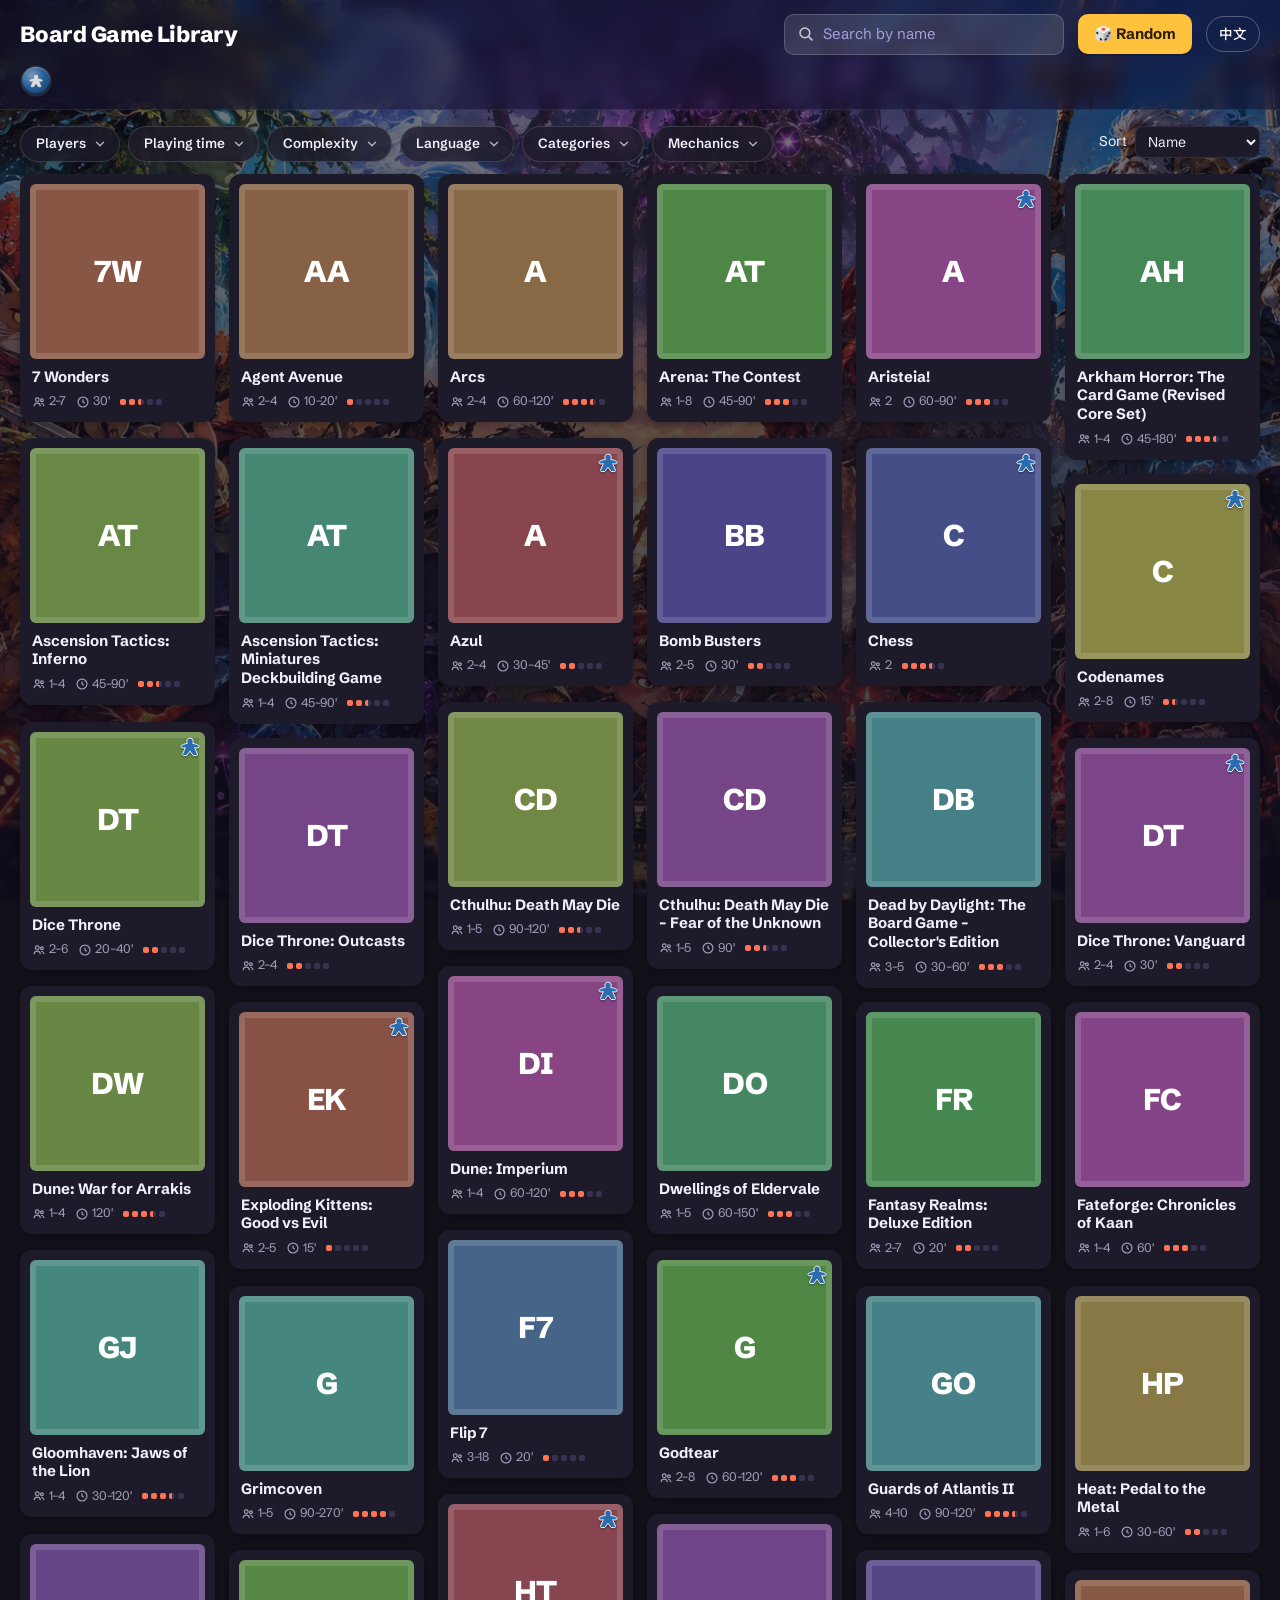
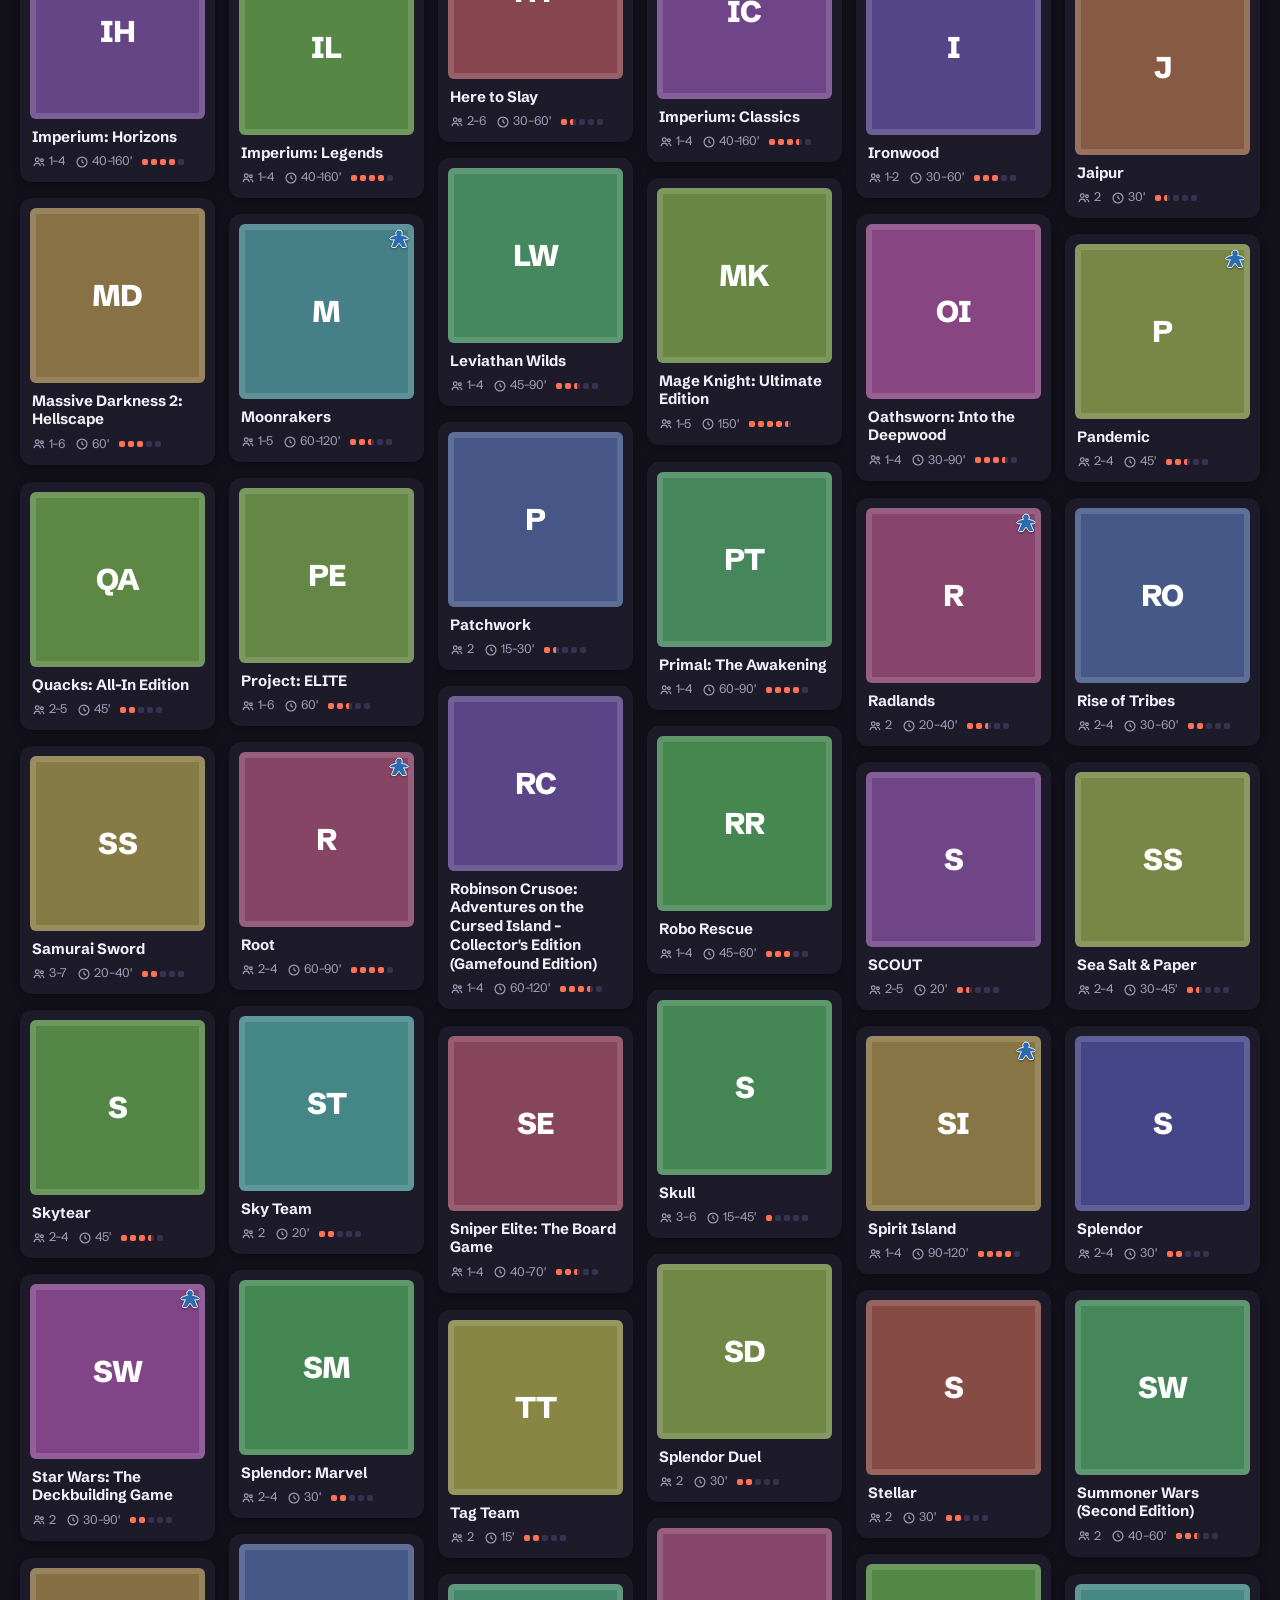
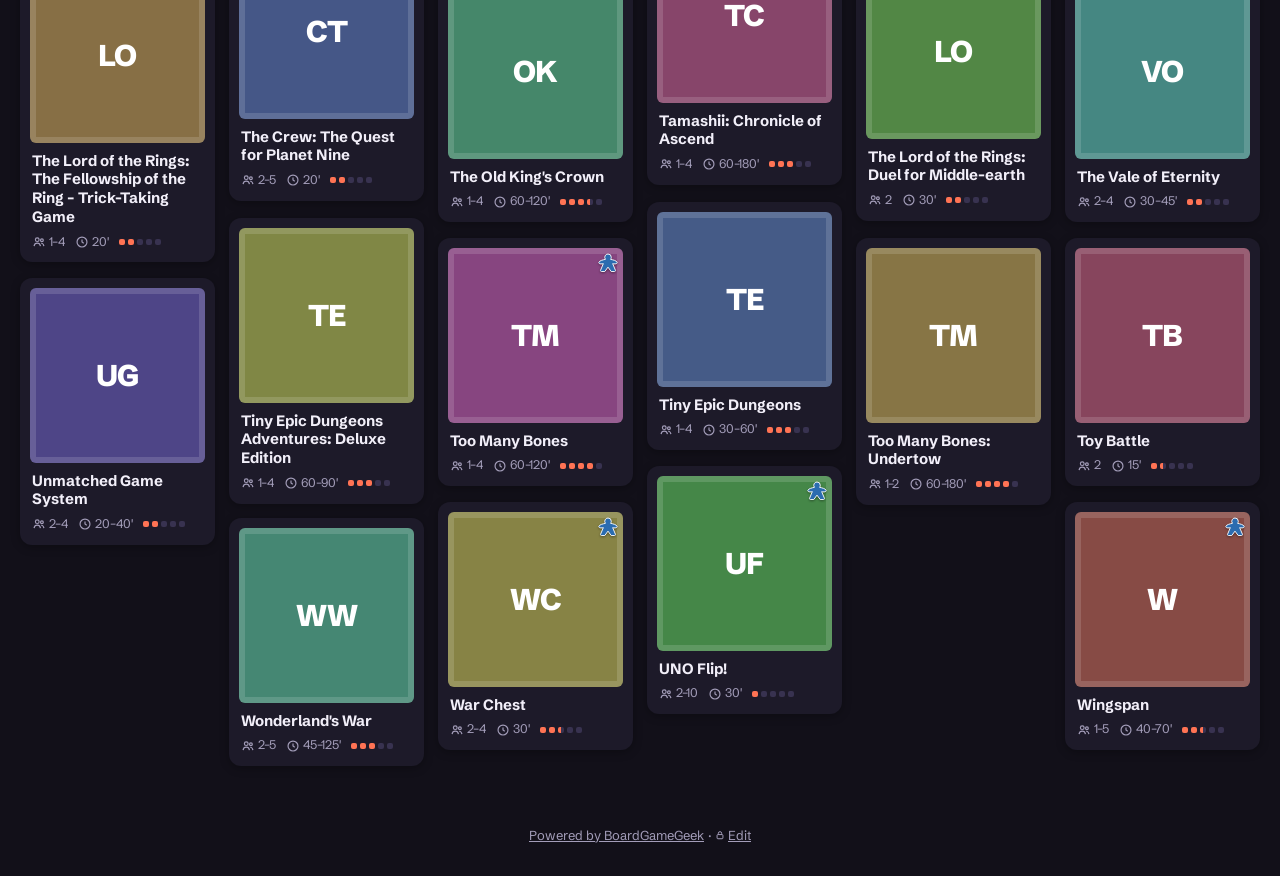
==== commit 76e61824: "Bump file versions so browsers load the new tilt and glow Co-Authored-By: Claude Opus 5.5 (1M contex" ====
--- a/index.html
+++ b/index.html
@@ -25,7 +25,7 @@
 <link rel="preconnect" href="https://fonts.googleapis.com">
 <link rel="preconnect" href="https://fonts.gstatic.com" crossorigin>
 <link href="https://fonts.googleapis.com/css2?family=Schibsted+Grotesk:wght@400;500;700;800&family=Noto+Sans+TC:wght@400;500;700&display=swap" rel="stylesheet">
-<link rel="stylesheet" href="style.css?v=16">
+<link rel="stylesheet" href="style.css?v=17">
 </head>
 <body>
 
@@ -100,6 +100,6 @@
 </dialog>
 <div class="toast" id="toast" role="status" aria-live="polite" popover="manual"></div>
 
-<script src="app.js?v=16"></script>
+<script src="app.js?v=17"></script>
 </body>
 </html>
--- a/style.css
+++ b/style.css
@@ -556,12 +556,7 @@
 }
 @media (max-width: 900px) { .fbar { display: none !important; } }
 
-/* ---------- cards: 3D tilt toward the mouse, with a light sheen ---------- */
-.card::after {
-  content: ""; position: absolute; inset: 0; border-radius: inherit; pointer-events: none; opacity: 0;
-  background: radial-gradient(circle at var(--mx, 50%) var(--my, 30%), rgba(255, 255, 255, .34), rgba(255, 255, 255, .08) 38%, transparent 65%);
-  transition: opacity .35s ease;
-}
+/* ---------- cards: 3D tilt toward the mouse ---------- */
 @media (hover: hover) and (pointer: fine) {
   .card { transition: transform .5s cubic-bezier(.2, .8, .2, 1), box-shadow .3s ease; }
   .card.tilting { transition: transform .12s ease-out, box-shadow .3s ease; }
@@ -571,10 +566,17 @@
     box-shadow: calc(var(--tx, 0) * -10px) calc(16px + var(--ty, 0) * -6px) 32px rgba(0, 0, 0, .45);
     z-index: 2;
   }
-  .card:hover::after { opacity: 1; }
 }
 /* phones and tablets: a gentle press instead */
 @media (hover: none) {
   .card { transition: transform .18s ease, box-shadow .18s ease; -webkit-tap-highlight-color: transparent; }
   .card:active { transform: scale(.97); }
 }
+
+/* ---------- game window: tinted by the main colour of the box art ---------- */
+#gameDialog.tinted::backdrop { background: radial-gradient(ellipse 70% 60% at 50% 45%, color-mix(in srgb, var(--glow) 32%, rgba(18, 12, 40, .6)), rgba(14, 10, 30, .8) 75%); backdrop-filter: blur(3px); }
+#gameDialog.tinted #gameBody { box-shadow: 0 0 0 1px color-mix(in srgb, var(--glow) 40%, transparent), 0 0 110px -6px color-mix(in srgb, var(--glow) 65%, transparent), 0 24px 60px rgba(0, 0, 0, .45); }
+#gameDialog.tinted .d-game .cover { background: radial-gradient(130% 75% at 50% 32%, color-mix(in srgb, var(--glow) 50%, var(--tile-sunk)), color-mix(in srgb, var(--glow) 10%, var(--tile-sunk)) 80%); }
+#gameDialog.tinted .d-game .cover img { box-shadow: 0 16px 40px color-mix(in srgb, var(--glow) 45%, #000); }
+#gameDialog.tinted .stat { background: color-mix(in srgb, var(--glow) 12%, var(--tile-sunk)); }
+#gameDialog.tinted .d-main h2 { text-shadow: 0 0 24px color-mix(in srgb, var(--glow) 55%, transparent); }
